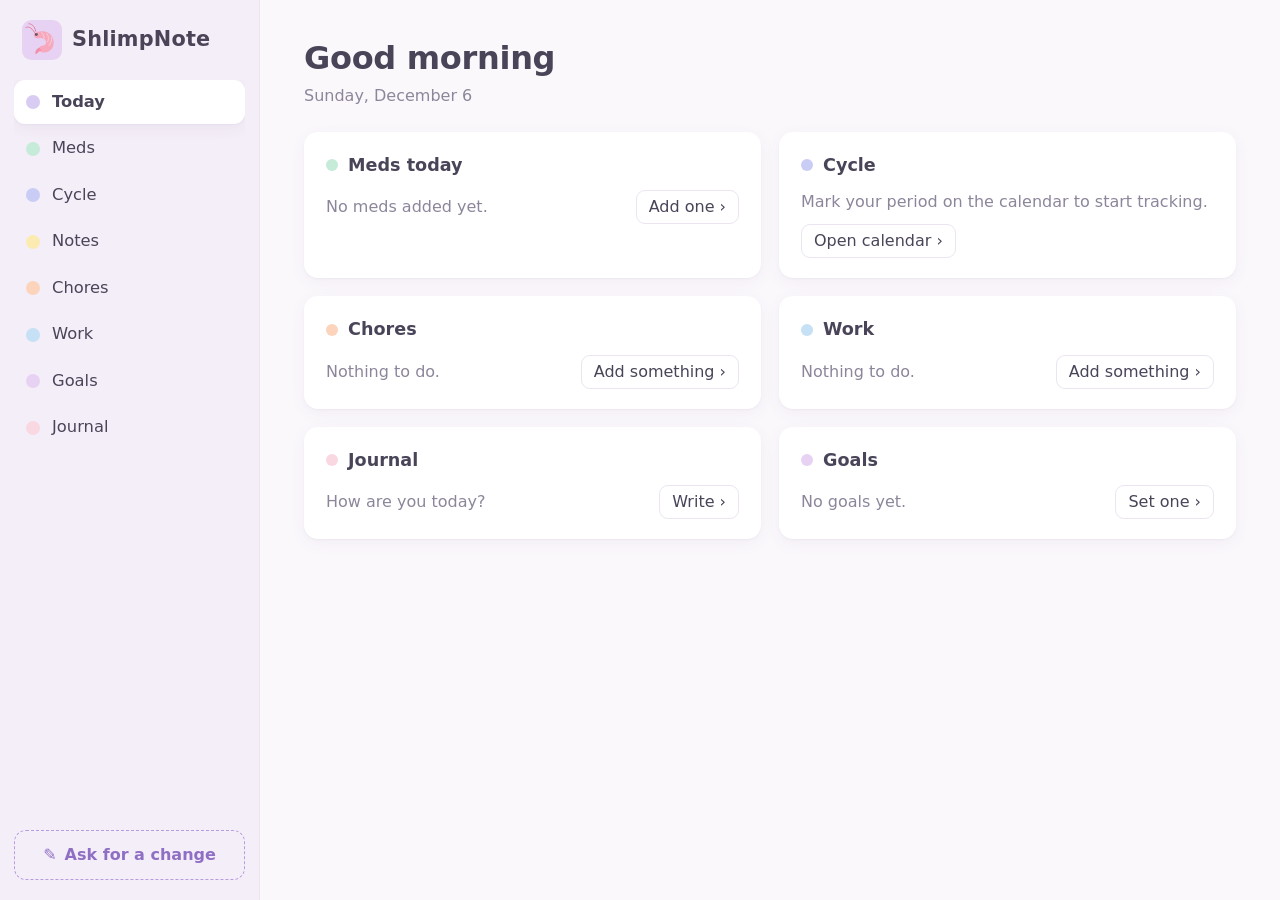
==== index.html @ 84385516 "Own app window on Linux, keep pastel look under Dark Reader, Cycle is periwinkle" ====
<!doctype html>
<html lang="en">
<head>
  <meta charset="utf-8">
  <meta name="viewport" content="width=device-width, initial-scale=1">
  <title>ShlimpNote</title>
  <meta name="theme-color" content="#f4eef8">
  <meta name="darkreader-lock"><!-- keep the pastel look even where Dark Reader is installed -->
  <link rel="manifest" href="manifest.webmanifest">
  <link rel="icon" href="icons/icon.svg" type="image/svg+xml">
  <link rel="stylesheet" href="style.css">
</head>
<body>
  <div id="app">
    <nav id="sidebar">
      <div class="brand">
        <img src="icons/icon.svg" alt="" width="40" height="40">
        <span>ShlimpNote</span>
      </div>
      <div id="nav"></div>
      <button id="ask-btn" class="ask" data-go="ask">
        <span class="ask-icon">✎</span> Ask for a change
      </button>
    </nav>
    <main id="main">
      <header id="page-head">
        <h1 id="page-title"></h1>
        <div id="page-sub"></div>
      </header>
      <section id="page"></section>
    </main>
  </div>
  <script src="config.js"></script>
  <script src="app.js"></script>
</body>
</html>
---- style.css ----
/* ShlimpNote — soft pastel look. Colours live here as tokens. */
:root {
  --bg: #fbf8fc;
  --surface: #ffffff;
  --sidebar: #f4eef8;
  --ink: #4a4458;
  --muted: #8d869b;
  --faint: #b9b2c4;
  --line: #ece5f1;
  --hover: #f1eaf6;

  --lavender: #d9ccf2;
  --mint: #c6ebd9;
  --rose: #f7c3d1;
  --peri: #c9cdf6;      /* Cycle (his ask: "not red at all") */
  --peri-light: #e7e9fc;
  --peri-deep: #9ca3ea;
  --peri-line: #8a91de;
  --butter: #fbebb0;
  --peach: #fcd3bb;
  --sky: #c6e0f5;
  --lilac: #e8d2f3;
  --blush: #f9d8e2;

  --accent: #b89ce0;
  --accent-deep: #8f6fc4;
  --rose-deep: #e58fa8;

  --radius: 14px;
  --shadow: 0 1px 2px rgba(90, 70, 120, .05), 0 4px 16px rgba(90, 70, 120, .06);
  --ease: cubic-bezier(.2, .7, .2, 1);
  color-scheme: light only; /* always the pastel look, even when the computer is in dark mode */
  font-size: 16px;
}

* { box-sizing: border-box; forced-color-adjust: none; }
html, body { margin: 0; height: 100%; }
body {
  background: var(--bg);
  color: var(--ink);
  font-family: "Segoe UI Variable Text", "Segoe UI", system-ui, -apple-system, "Helvetica Neue", Arial, sans-serif;
  font-size: 1rem;
  line-height: 1.5;
  -webkit-font-smoothing: antialiased;
}
button, input, textarea, select { font: inherit; color: inherit; }
button { cursor: pointer; }
::selection { background: var(--lilac); }

#app { display: flex; height: 100vh; overflow: hidden; }

/* ---------- Sidebar ---------- */
#sidebar {
  width: clamp(200px, 22vw, 260px);
  flex-shrink: 0;
  background: var(--sidebar);
  display: flex;
  flex-direction: column;
  padding: 20px 14px;
  gap: 6px;
  border-right: 1px solid var(--line);
}
.brand {
  display: flex; align-items: center; gap: 10px;
  font-size: 1.3rem; font-weight: 650; letter-spacing: .2px;
  padding: 0 8px 14px;
}
#nav { display: flex; flex-direction: column; gap: 2px; overflow-y: auto; flex: 1; }
.nav-item {
  display: flex; align-items: center; gap: 12px;
  border: 0; background: transparent; text-align: left;
  padding: 10px 12px; border-radius: 11px;
  font-size: 1.02rem;
  transition: background .18s var(--ease);
}
.nav-item:hover { background: var(--hover); }
.nav-item.on { background: var(--surface); box-shadow: var(--shadow); font-weight: 600; }
.nav-dot { width: 14px; height: 14px; border-radius: 50%; flex-shrink: 0; }
.nav-count { margin-left: auto; font-size: .85rem; color: var(--muted); }

.ask {
  margin-top: 8px;
  display: flex; align-items: center; justify-content: center; gap: 8px;
  padding: 12px; border-radius: 12px;
  border: 1.5px dashed var(--accent);
  background: transparent; color: var(--accent-deep); font-weight: 600;
  transition: background .18s var(--ease);
}
.ask:hover, .ask.on { background: var(--surface); }

/* ---------- Main ---------- */
#main { flex: 1; overflow-y: auto; scroll-behavior: smooth; }
#page-head { padding: 34px 44px 6px; max-width: 1100px; }
#page-title { margin: 0; font-size: 2rem; font-weight: 650; letter-spacing: -.3px; }
#page-sub { color: var(--muted); margin-top: 2px; min-height: 1.5em; }
#page { padding: 18px 44px 60px; max-width: 1100px; }
.page-in { animation: pageIn .22s var(--ease); }
@keyframes pageIn { from { opacity: 0; transform: translateY(6px); } to { opacity: 1; transform: none; } }

/* ---------- Shared bits ---------- */
.card {
  background: var(--surface);
  border-radius: var(--radius);
  box-shadow: var(--shadow);
  padding: 20px 22px;
}
.card h2 { margin: 0 0 12px; font-size: 1.1rem; font-weight: 650; display: flex; align-items: center; gap: 10px; }
.card h2 .nav-dot { width: 12px; height: 12px; }
.grid { display: grid; grid-template-columns: repeat(auto-fill, minmax(300px, 1fr)); gap: 18px; }
.stack { display: flex; flex-direction: column; gap: 14px; }
.muted { color: var(--muted); }
.small { font-size: .9rem; }
.empty { color: var(--muted); padding: 6px 0; }

.btn {
  border: 0; border-radius: 10px; padding: 9px 18px;
  background: var(--accent); color: #fff; font-weight: 600;
  transition: background .15s var(--ease), transform .1s;
}
.btn:hover { background: var(--accent-deep); }
.btn:active { transform: scale(.97); }
.btn:disabled { background: var(--faint); cursor: default; }
.btn.soft { background: var(--hover); color: var(--ink); font-weight: 500; }
.btn.soft:hover { background: var(--lilac); }
.link {
  border: 1.5px solid var(--line); background: var(--surface);
  border-radius: 9px; padding: 4px 12px; color: var(--ink);
  transition: border-color .15s, background .15s;
}
.link:hover { border-color: var(--accent); background: var(--hover); }

.field, .grow {
  width: 100%;
  border: 1.5px solid var(--line); border-radius: 11px;
  background: var(--surface); padding: 10px 14px;
  outline: none; transition: border-color .15s, box-shadow .15s;
}
.field:focus, .grow:focus { border-color: var(--accent); box-shadow: 0 0 0 3px rgba(184, 156, 224, .18); }
.grow { resize: none; overflow: hidden; display: block; line-height: 1.5; }
.row { display: flex; gap: 10px; align-items: center; flex-wrap: wrap; }
.row > .grow, .row > .field { flex: 1; min-width: 180px; }

.chip {
  border: 1.5px solid var(--line); background: var(--surface);
  border-radius: 999px; padding: 4px 14px; font-size: .92rem;
  transition: background .15s, border-color .15s;
}
.chip:hover { border-color: var(--accent); }
.chip.on { background: var(--lavender); border-color: var(--lavender); }

/* ---------- Checklists (chores, work, goal steps) ---------- */
.list { display: flex; flex-direction: column; }
.item {
  display: flex; align-items: flex-start; gap: 12px;
  padding: 10px 10px; border-radius: 10px;
  transition: background .15s var(--ease), opacity .2s;
}
.item:hover { background: var(--hover); }
.item .text { flex: 1; padding-top: 1px; word-break: break-word; cursor: text; white-space: pre-wrap; }
.item.done .text { color: var(--muted); text-decoration: line-through; text-decoration-color: var(--faint); }
.item .tools { display: flex; gap: 6px; align-items: center; opacity: 0; transition: opacity .15s; }
.item:hover .tools, .item:focus-within .tools { opacity: 1; }
.item .grip { cursor: grab; color: var(--faint); padding: 1px 2px; user-select: none; opacity: 0; transition: opacity .15s; }
.item:hover .grip { opacity: 1; }
.item.dragging { opacity: .35; }
.x {
  border: 0; background: transparent; color: var(--faint);
  width: 28px; height: 28px; border-radius: 8px; font-size: 1.1rem; line-height: 1;
}
.x:hover { background: var(--blush); color: var(--rose-deep); }

.check {
  flex-shrink: 0; width: 24px; height: 24px; border-radius: 50%;
  border: 2px solid var(--faint); background: var(--surface);
  display: grid; place-items: center; padding: 0;
  transition: background .18s var(--ease), border-color .18s;
}
.check:hover { border-color: var(--accent); }
.check::after {
  content: ""; width: 9px; height: 5px; margin-top: -2px;
  border-left: 2.5px solid #fff; border-bottom: 2.5px solid #fff;
  transform: rotate(-45deg) scale(0); transition: transform .18s var(--ease);
}
.check.on { background: var(--accent); border-color: var(--accent); }
.check.on::after { transform: rotate(-45deg) scale(1); }

.undo {
  display: flex; align-items: center; gap: 12px; padding: 10px 12px;
  color: var(--muted); border-radius: 10px; background: var(--hover);
  animation: pageIn .2s var(--ease);
}
.undo button { border: 0; background: transparent; color: var(--accent-deep); font-weight: 600; padding: 0; }

.fold {
  border: 0; background: transparent; color: var(--muted);
  padding: 12px 10px 6px; text-align: left; font-weight: 600;
}
.fold:hover { color: var(--ink); }

.inline-edit { width: 100%; }

/* ---------- Meds ---------- */
.med { display: flex; flex-direction: column; gap: 10px; }
.med-head { display: flex; align-items: baseline; gap: 10px; }
.med-name { font-size: 1.15rem; font-weight: 650; cursor: text; }
.med-dose { color: var(--muted); cursor: text; }
.med-head .x { margin-left: auto; }
.dose-row { display: flex; gap: 10px; flex-wrap: wrap; }
.dose {
  display: flex; align-items: center; gap: 10px;
  border: 1.5px solid var(--line); background: var(--surface);
  border-radius: 12px; padding: 8px 14px 8px 10px;
  transition: background .18s var(--ease), border-color .18s;
}
.dose:hover { border-color: var(--mint); }
.dose.on { background: var(--mint); border-color: var(--mint); }
.dose.on .check { background: #7cc5a2; border-color: #7cc5a2; }
.week { display: flex; gap: 6px; align-items: center; }
.week span { width: 22px; height: 22px; border-radius: 6px; background: var(--line); display: grid; place-items: center; font-size: .7rem; color: var(--muted); }
.week span.full { background: var(--mint); color: var(--ink); }
.week span.part { background: linear-gradient(135deg, var(--mint) 50%, var(--line) 50%); }

/* ---------- Cycle ---------- */
.cal-head { display: flex; align-items: center; gap: 12px; margin-bottom: 12px; }
.cal-head h2 { margin: 0; flex: 1; text-align: center; }
.cal { display: grid; grid-template-columns: repeat(7, 1fr); gap: 6px; }
.cal .dow { text-align: center; color: var(--muted); font-size: .85rem; padding-bottom: 4px; }
.day {
  aspect-ratio: 1 / 1; max-height: 72px;
  border: 1.5px solid transparent; border-radius: 12px;
  background: var(--bg); display: flex; align-items: flex-start; justify-content: flex-end;
  padding: 6px 8px; font-size: .95rem; position: relative;
  transition: background .18s var(--ease), border-color .18s, transform .1s;
}
.day:hover { border-color: var(--peri); }
.day:active { transform: scale(.96); }
.day.out { opacity: .35; }
.day.today { border-color: var(--accent); font-weight: 700; }
.day.f1 { background: var(--peri-light); }
.day.f2 { background: var(--peri); }
.day.f3 { background: var(--peri-deep); color: #fff; }
.day.guess { border: 1.5px dashed var(--peri-line); }
.legend { display: flex; gap: 16px; flex-wrap: wrap; margin-top: 14px; color: var(--muted); font-size: .9rem; }
.legend i { display: inline-block; width: 14px; height: 14px; border-radius: 4px; vertical-align: -2px; margin-right: 6px; }
.big-num { font-size: 2.2rem; font-weight: 700; line-height: 1.1; }

/* ---------- Notes & journal ---------- */
.split { display: grid; grid-template-columns: minmax(220px, 300px) 1fr; gap: 18px; align-items: start; }
.side-list { display: flex; flex-direction: column; gap: 4px; }
.side-row {
  border: 0; background: transparent; text-align: left; border-radius: 11px;
  padding: 10px 12px; display: flex; flex-direction: column; gap: 1px;
  transition: background .15s;
}
.side-row:hover { background: var(--hover); }
.side-row.on { background: var(--surface); box-shadow: var(--shadow); }
.side-row b { font-weight: 600; overflow: hidden; text-overflow: ellipsis; white-space: nowrap; }
.side-row span { color: var(--muted); font-size: .88rem; overflow: hidden; text-overflow: ellipsis; white-space: nowrap; }
.editor { display: flex; flex-direction: column; gap: 10px; min-height: 60vh; }
.title-in {
  border: 0; outline: none; background: transparent;
  font-size: 1.5rem; font-weight: 650; padding: 4px 0; width: 100%;
}
.body-in {
  border: 0; outline: none; background: transparent; resize: none;
  width: 100%; min-height: 50vh; line-height: 1.7; font-size: 1.05rem; overflow: hidden;
}
.saved { color: var(--faint); font-size: .85rem; transition: opacity .3s; }
.moods { display: flex; gap: 8px; flex-wrap: wrap; }
.mood { display: flex; align-items: center; gap: 8px; }
.mood i { width: 14px; height: 14px; border-radius: 50%; display: inline-block; }

/* ---------- Goals ---------- */
.bar { height: 10px; border-radius: 99px; background: var(--line); overflow: hidden; }
.bar > div { height: 100%; background: linear-gradient(90deg, var(--lilac), var(--accent)); border-radius: 99px; transition: width .35s var(--ease); }
.goal-title { font-size: 1.15rem; font-weight: 650; cursor: text; flex: 1; }

/* ---------- Ask for a change ---------- */
.req { display: flex; flex-direction: column; gap: 2px; padding: 12px 0; border-top: 1px solid var(--line); }
.req:first-child { border-top: 0; }
.tag { display: inline-block; border-radius: 99px; padding: 1px 10px; font-size: .8rem; font-weight: 600; }
.tag.waiting { background: var(--butter); }
.tag.sent { background: var(--sky); }
.tag.done { background: var(--mint); }

/* ---------- Narrow windows ---------- */
@media (max-width: 760px) {
  #app { flex-direction: column; }
  #sidebar { width: auto; flex-direction: row; align-items: center; padding: 8px 10px; overflow-x: auto; border-right: 0; border-bottom: 1px solid var(--line); }
  .brand span, .nav-count { display: none; }
  .brand { padding: 0 6px 0 0; }
  #nav { flex-direction: row; overflow: visible; }
  .nav-item { padding: 8px 10px; white-space: nowrap; }
  .ask { margin: 0; padding: 8px 12px; white-space: nowrap; }
  #page-head { padding: 20px 16px 4px; }
  #page { padding: 12px 16px 40px; }
  .split { grid-template-columns: 1fr; }
}

@media (prefers-reduced-motion: reduce) {
  * { animation: none !important; transition: none !important; }
}
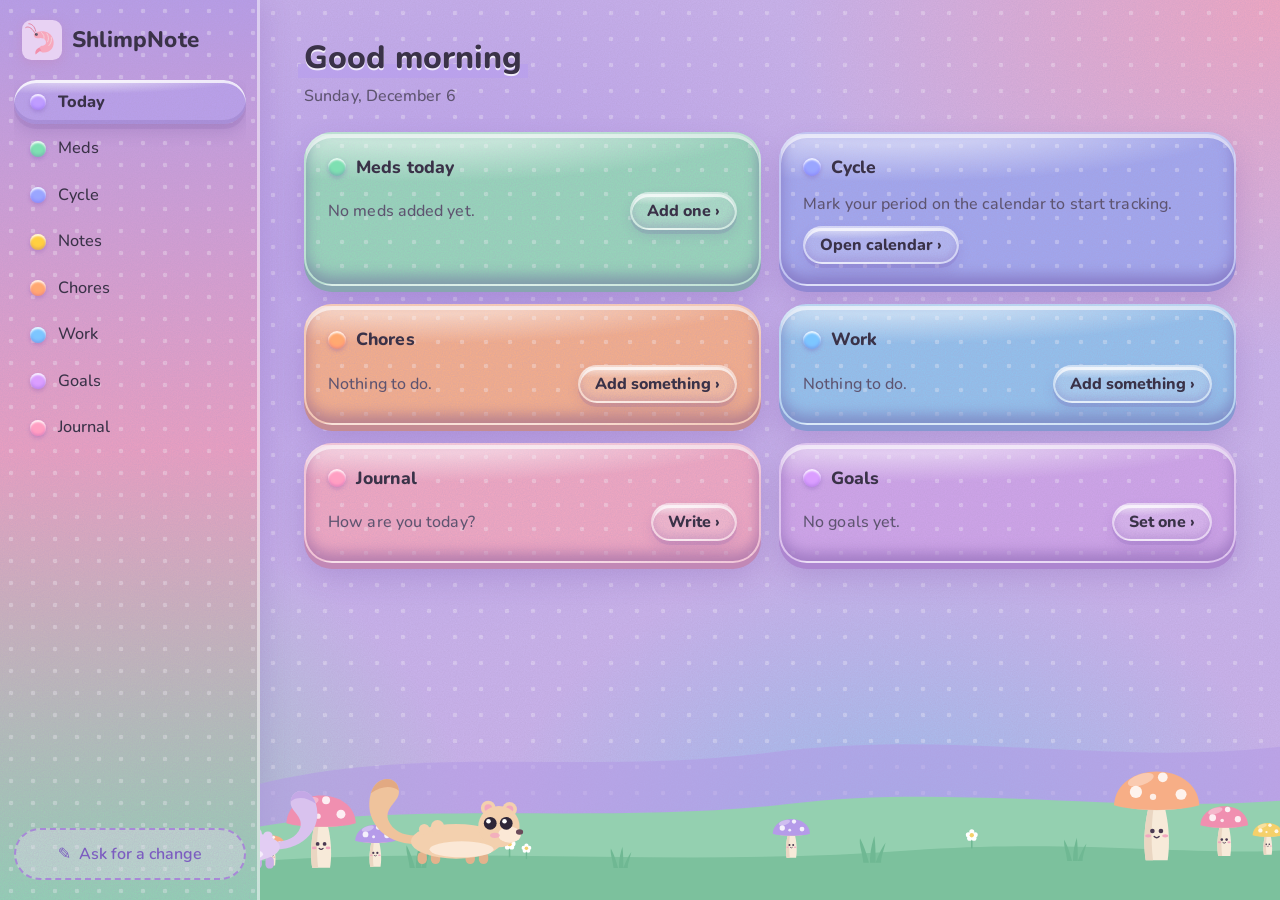
==== commit 2fbb0677: "Journal starts with a feelings emoji; animated woodland meadow with mushrooms and weasels" ====
--- a/index.html
+++ b/index.html
@@ -12,6 +12,120 @@
 </head>
 <body>
   <div id="app">
+    <!-- Woodland behind everything (her ask, 2026-11-10): mushrooms, sparkles and fluffy
+         big-eyed weasels. Pure drawing — nothing here can be clicked. -->
+    <div class="scene" aria-hidden="true">
+      <svg viewBox="0 0 1200 360" preserveAspectRatio="xMidYMax slice">
+        <defs>
+          <symbol id="shroom" viewBox="-40 -84 80 86" overflow="visible">
+            <path d="M-9 0 C-12 -20 -8 -38 -6 -46 L6 -46 C8 -38 12 -20 9 0 Z" fill="#f7ead9"/>
+            <path d="M-9 0 C-12 -20 -8 -38 -6 -46 L-2 -46 C-4 -34 -5 -18 -3 0 Z" fill="#ead6c2"/>
+            <ellipse cx="0" cy="-46" rx="28" ry="5" fill="#e6cdb8"/>
+            <path d="M-35 -45 C-33 -82 33 -82 35 -45 C20 -40 -20 -40 -35 -45 Z" fill="var(--cap)"/>
+            <ellipse cx="-13" cy="-66" rx="11" ry="4.5" fill="#fff" opacity=".35" transform="rotate(-18 -13 -66)"/>
+            <circle cx="-17" cy="-56" r="5" fill="#fff" opacity=".85"/>
+            <circle cx="5" cy="-68" r="4" fill="#fff" opacity=".85"/>
+            <circle cx="20" cy="-54" r="4.5" fill="#fff" opacity=".85"/>
+            <circle cx="-3" cy="-52" r="2.6" fill="#fff" opacity=".8"/>
+            <circle cx="-3.5" cy="-24" r="1.9" fill="#4a3a52"/><circle cx="3.5" cy="-24" r="1.9" fill="#4a3a52"/>
+            <path d="M-2 -19.5 Q0 -17.5 2 -19.5" stroke="#4a3a52" stroke-width="1.2" fill="none" stroke-linecap="round"/>
+            <ellipse cx="-7" cy="-20" rx="2.4" ry="1.4" fill="#f2a7c0"/><ellipse cx="7" cy="-20" rx="2.4" ry="1.4" fill="#f2a7c0"/>
+          </symbol>
+          <symbol id="tuft" viewBox="-12 -24 24 24" overflow="visible">
+            <path d="M-8 0 C-9 -10 -12 -16 -11 -22 C-7 -14 -5 -8 -3 0 Z M-2 0 C-2 -10 0 -18 2 -24 C3 -16 3 -8 3 0 Z M3 0 C6 -8 9 -14 12 -18 C10 -10 8 -5 8 0 Z" fill="#6fb893"/>
+          </symbol>
+          <symbol id="daisy" viewBox="-6 -20 12 20" overflow="visible">
+            <path d="M0 0 L0 -12" stroke="#6fb893" stroke-width="1.6"/>
+            <g fill="#fff"><circle cx="0" cy="-17" r="2.6"/><circle cx="-3.5" cy="-14" r="2.6"/><circle cx="3.5" cy="-14" r="2.6"/><circle cx="-2.2" cy="-10.5" r="2.6"/><circle cx="2.2" cy="-10.5" r="2.6"/></g>
+            <circle cx="0" cy="-13.5" r="2.2" fill="#f5d06a"/>
+          </symbol>
+        </defs>
+
+        <path d="M0 236 C200 180 380 222 600 194 C820 166 1000 214 1200 184 L1200 360 L0 360 Z" fill="#b39ae6" opacity=".55"/>
+        <path d="M0 282 C180 246 420 276 620 252 C820 228 1000 266 1200 246 L1200 360 L0 360 Z" fill="#94d0b0"/>
+        <path d="M0 318 C250 298 500 324 760 304 C960 290 1100 314 1200 302 L1200 360 L0 360 Z" fill="#7cc19d"/>
+
+        <!-- mushrooms, each swaying at its own pace -->
+        <use href="#shroom" class="sway" style="--cap:#f08fb0;--t:4.2s" x="50" y="230" width="90" height="96"/>
+        <use href="#shroom" class="sway" style="--cap:#b59be9;--t:3.4s" x="130" y="268" width="52" height="56"/>
+        <use href="#shroom" class="sway" style="--cap:#f7ae86;--t:5s" x="20" y="282" width="38" height="40"/>
+        <use href="#shroom" class="sway" style="--cap:#f7ae86;--t:4.6s" x="980" y="200" width="110" height="118"/>
+        <use href="#shroom" class="sway" style="--cap:#f08fb0;--t:3.6s" x="1080" y="246" width="62" height="66"/>
+        <use href="#shroom" class="sway" style="--cap:#f5d06a;--t:4s" x="1140" y="268" width="40" height="42"/>
+        <use href="#shroom" class="sway" style="--cap:#b59be9;--t:4.4s" x="600" y="262" width="48" height="52"/>
+
+        <g class="grass">
+          <use href="#tuft" class="sway" style="--t:3s" x="190" y="296" width="28" height="28"/>
+          <use href="#tuft" class="sway" style="--t:3.8s" x="420" y="300" width="24" height="24"/>
+          <use href="#tuft" class="sway" style="--t:3.3s" x="700" y="288" width="30" height="30"/>
+          <use href="#tuft" class="sway" style="--t:4.1s" x="930" y="290" width="26" height="26"/>
+          <use href="#daisy" class="sway" style="--t:3.6s" x="300" y="290" width="14" height="22"/>
+          <use href="#daisy" class="sway" style="--t:4.3s" x="320" y="296" width="12" height="18"/>
+          <use href="#daisy" class="sway" style="--t:3.9s" x="820" y="280" width="14" height="22"/>
+          <use href="#daisy" class="sway" style="--t:3.2s" x="1180" y="290" width="12" height="18"/>
+        </g>
+
+        <!-- a weasel sitting by the mushrooms, blinking and swishing its tail -->
+        <g transform="translate(250 318) scale(-1.5 1.5)">
+          <g class="weasel sitting">
+            <path class="tail" d="M28 -14 C56 -12 72 -32 66 -52 C62 -66 46 -66 45 -54 C44 -46 56 -42 53 -32 C49 -22 38 -19 26 -21 Z" fill="#efc39c"/>
+            <path d="M66 -52 C62 -66 46 -66 45 -54 C50 -58 58 -58 66 -52 Z" fill="#e2a982"/>
+            <rect x="-22" y="-8" width="7" height="9" rx="3.5" fill="#e3b28c"/><rect x="-12" y="-8" width="7" height="9" rx="3.5" fill="#e3b28c"/>
+            <rect x="14" y="-8" width="7" height="9" rx="3.5" fill="#e3b28c"/><rect x="24" y="-8" width="7" height="9" rx="3.5" fill="#e3b28c"/>
+            <ellipse cx="2" cy="-16" rx="34" ry="13" fill="#f3d0ae"/>
+            <circle cx="16" cy="-27" r="5" fill="#f3d0ae"/><circle cx="26" cy="-25" r="4" fill="#f3d0ae"/>
+            <ellipse cx="-2" cy="-10" rx="24" ry="6" fill="#fbe8d6"/>
+            <g class="head">
+              <circle cx="-38" cy="-40" r="5.5" fill="#f3d0ae"/><circle cx="-38" cy="-40" r="2.8" fill="#f2a7c0"/>
+              <circle cx="-22" cy="-41" r="5.5" fill="#f3d0ae"/><circle cx="-22" cy="-41" r="2.8" fill="#f2a7c0"/>
+              <circle cx="-30" cy="-27" r="15.5" fill="#f3d0ae"/>
+              <ellipse cx="-38" cy="-21" rx="8.5" ry="6" fill="#fbe8d6"/>
+              <ellipse cx="-45.5" cy="-23" rx="2.7" ry="2" fill="#6a4a5a"/>
+              <g class="blink"><circle cx="-35.5" cy="-29.5" r="4.8" fill="#2e2638"/><circle cx="-34.2" cy="-31" r="1.7" fill="#fff"/>
+                <circle cx="-23.5" cy="-29.5" r="4.8" fill="#2e2638"/><circle cx="-22.2" cy="-31" r="1.7" fill="#fff"/></g>
+              <ellipse cx="-27" cy="-20.5" rx="3.6" ry="2" fill="#f2a7c0" opacity=".8"/>
+            </g>
+          </g>
+        </g>
+
+        <!-- a weasel that wanders across now and then -->
+        <g class="wander">
+          <g transform="translate(0 322) scale(1.35)">
+            <g class="weasel walking">
+              <path class="tail" d="M28 -14 C56 -12 72 -32 66 -52 C62 -66 46 -66 45 -54 C44 -46 56 -42 53 -32 C49 -22 38 -19 26 -21 Z" fill="#d9c2ee"/>
+              <path d="M66 -52 C62 -66 46 -66 45 -54 C50 -58 58 -58 66 -52 Z" fill="#c4a8e6"/>
+              <rect class="leg a" x="-22" y="-8" width="7" height="10" rx="3.5" fill="#c9b0e6"/><rect class="leg b" x="-12" y="-8" width="7" height="10" rx="3.5" fill="#c9b0e6"/>
+              <rect class="leg b" x="14" y="-8" width="7" height="10" rx="3.5" fill="#c9b0e6"/><rect class="leg a" x="24" y="-8" width="7" height="10" rx="3.5" fill="#c9b0e6"/>
+              <g class="bob">
+                <ellipse cx="2" cy="-16" rx="34" ry="13" fill="#e2cdf3"/>
+                <circle cx="16" cy="-27" r="5" fill="#e2cdf3"/><circle cx="26" cy="-25" r="4" fill="#e2cdf3"/>
+                <ellipse cx="-2" cy="-10" rx="24" ry="6" fill="#f6eefc"/>
+                <circle cx="-38" cy="-40" r="5.5" fill="#e2cdf3"/><circle cx="-38" cy="-40" r="2.8" fill="#f2a7c0"/>
+                <circle cx="-22" cy="-41" r="5.5" fill="#e2cdf3"/><circle cx="-22" cy="-41" r="2.8" fill="#f2a7c0"/>
+                <circle cx="-30" cy="-27" r="15.5" fill="#e2cdf3"/>
+                <ellipse cx="-38" cy="-21" rx="8.5" ry="6" fill="#f6eefc"/>
+                <ellipse cx="-45.5" cy="-23" rx="2.7" ry="2" fill="#6a4a5a"/>
+                <g class="blink"><circle cx="-35.5" cy="-29.5" r="4.8" fill="#2e2638"/><circle cx="-34.2" cy="-31" r="1.7" fill="#fff"/>
+                  <circle cx="-23.5" cy="-29.5" r="4.8" fill="#2e2638"/><circle cx="-22.2" cy="-31" r="1.7" fill="#fff"/></g>
+                <ellipse cx="-27" cy="-20.5" rx="3.6" ry="2" fill="#f2a7c0" opacity=".8"/>
+              </g>
+            </g>
+          </g>
+        </g>
+
+        <!-- sparkles drifting up -->
+        <g class="sparks" fill="#fff7cf">
+          <circle class="spark" cx="120" cy="250" r="3" style="--t:7s;--d:0s"/>
+          <circle class="spark" cx="330" cy="270" r="2.4" style="--t:8s;--d:-2s"/>
+          <circle class="spark" cx="520" cy="250" r="2.8" style="--t:6.5s;--d:-4s"/>
+          <circle class="spark" cx="760" cy="260" r="2.2" style="--t:9s;--d:-1s"/>
+          <circle class="spark" cx="1010" cy="220" r="3" style="--t:7.5s;--d:-5s"/>
+          <circle class="spark" cx="1150" cy="250" r="2.4" style="--t:8.5s;--d:-3s"/>
+          <circle class="spark" cx="60" cy="230" r="2" style="--t:6s;--d:-3.5s"/>
+          <circle class="spark" cx="900" cy="270" r="2.6" style="--t:7s;--d:-6s"/>
+        </g>
+      </svg>
+    </div>
     <nav id="sidebar">
       <div class="brand">
         <img src="icons/icon.svg" alt="" width="40" height="40">
--- a/style.css
+++ b/style.css
@@ -1,4 +1,5 @@
 /* ShlimpNote — soft pastel look. Colours live here as tokens. */
+@font-face { font-family: "Nunito"; src: url("fonts/nunito.woff2") format("woff2"); font-weight: 400 800; font-display: swap; }
 :root {
   --bg: #fbf8fc;
   --surface: #ffffff;
@@ -38,7 +39,7 @@
 body {
   background: var(--bg);
   color: var(--ink);
-  font-family: "Segoe UI Variable Text", "Segoe UI", system-ui, -apple-system, "Helvetica Neue", Arial, sans-serif;
+  font-family: "Nunito", "Segoe UI Variable Text", "Segoe UI", system-ui, -apple-system, "Helvetica Neue", Arial, sans-serif;
   font-size: 1rem;
   line-height: 1.5;
   -webkit-font-smoothing: antialiased;
@@ -115,10 +116,10 @@
 .btn {
   border: 0; border-radius: 10px; padding: 9px 18px;
   background: var(--accent); color: #fff; font-weight: 600;
-  transition: background .15s var(--ease), transform .1s;
+  transition: background .15s var(--ease);
 }
 .btn:hover { background: var(--accent-deep); }
-.btn:active { transform: scale(.97); }
+
 .btn:disabled { background: var(--faint); cursor: default; }
 .btn.soft { background: var(--hover); color: var(--ink); font-weight: 500; }
 .btn.soft:hover { background: var(--lilac); }
@@ -230,10 +231,10 @@
   border: 1.5px solid transparent; border-radius: 12px;
   background: var(--bg); display: flex; align-items: flex-start; justify-content: flex-end;
   padding: 6px 8px; font-size: .95rem; position: relative;
-  transition: background .18s var(--ease), border-color .18s, transform .1s;
+  transition: background .18s var(--ease), border-color .18s;
 }
 .day:hover { border-color: var(--peri); }
-.day:active { transform: scale(.96); }
+
 .day.out { opacity: .35; }
 .day.today { border-color: var(--accent); font-weight: 700; }
 .day.f1 { background: var(--peri-light); }
@@ -246,6 +247,7 @@
 
 /* ---------- Notes & journal ---------- */
 .split { display: grid; grid-template-columns: minmax(220px, 300px) 1fr; gap: 18px; align-items: start; }
+.split.cycle-split { grid-template-columns: 1fr minmax(220px, 280px); }
 .side-list { display: flex; flex-direction: column; gap: 4px; }
 .side-row {
   border: 0; background: transparent; text-align: left; border-radius: 11px;
@@ -294,9 +296,403 @@
   .ask { margin: 0; padding: 8px 12px; white-space: nowrap; }
   #page-head { padding: 20px 16px 4px; }
   #page { padding: 12px 16px 40px; }
-  .split { grid-template-columns: 1fr; }
+  .split, .split.cycle-split { grid-template-columns: 1fr; }
+  .cal { gap: 4px; }
+  .day { padding: 4px 6px; border-radius: 14px; }
 }
 
 @media (prefers-reduced-motion: reduce) {
   * { animation: none !important; transition: none !important; }
 }
+
+/* =====================================================================
+   Squishy look (his ask, 2026-11-10: "a lot more cute and squishy looking").
+   Same colours as before — only rounder, puffier shapes with soft highlights,
+   like little jelly sweets. The bounce itself is in app.js (Squish).
+   ===================================================================== */
+:root {
+  --radius: 24px;
+  --puff: inset 0 2px 0 rgba(255, 255, 255, .95), inset 0 -3px 0 rgba(150, 120, 190, .10),
+          0 8px 22px rgba(120, 90, 170, .10), 0 2px 5px rgba(120, 90, 170, .07);
+  --puff-small: inset 0 2px 0 rgba(255, 255, 255, .85), inset 0 -2px 0 rgba(120, 90, 170, .14),
+                0 3px 8px rgba(120, 90, 170, .14);
+}
+body { font-weight: 500; letter-spacing: .1px; }
+.brand { font-weight: 800; font-size: 1.4rem; }
+.brand img { filter: drop-shadow(0 3px 6px rgba(200, 120, 160, .25)); }
+#page-title { font-weight: 800; letter-spacing: 0; }
+.card h2 { font-weight: 800; }
+.big-num, .med-name, .goal-title, .title-in { font-weight: 800; }
+
+.card {
+  border-radius: var(--radius);
+  background: linear-gradient(180deg, #ffffff 0%, #fdfaff 100%);
+  box-shadow: var(--puff);
+}
+.nav-item { border-radius: 999px; padding: 10px 16px; }
+.nav-item.on { background: linear-gradient(180deg, #fff, #fbf7ff); box-shadow: var(--puff-small); font-weight: 800; }
+.nav-dot {
+  width: 16px; height: 16px;
+  box-shadow: inset 0 -2px 2px rgba(0, 0, 0, .07), inset 0 2px 2px rgba(255, 255, 255, .8), 0 1px 3px rgba(120, 90, 170, .18);
+}
+.card h2 .nav-dot { width: 14px; height: 14px; }
+.ask { border-radius: 999px; border-width: 2px; }
+
+.btn {
+  border-radius: 999px; padding: 10px 22px; font-weight: 800;
+  background: linear-gradient(180deg, #cbb4ec 0%, var(--accent) 100%);
+  box-shadow: inset 0 2px 0 rgba(255, 255, 255, .45), inset 0 -3px 0 rgba(110, 70, 170, .18), 0 4px 10px rgba(143, 111, 196, .30);
+}
+.btn:hover { background: linear-gradient(180deg, #c2a8ea 0%, #a888d8 100%); }
+.link, .chip {
+  border-radius: 999px; border: 0; padding: 5px 15px;
+  background: linear-gradient(180deg, #fff, #f8f3fc);
+  box-shadow: var(--puff-small);
+}
+.link:hover, .chip:hover { background: linear-gradient(180deg, #fff, var(--hover)); }
+.chip.on { background: linear-gradient(180deg, #e6dcf8, var(--lavender)); }
+
+.field, .grow { border-radius: 18px; border-width: 2px; box-shadow: inset 0 2px 4px rgba(120, 90, 170, .06); }
+
+.check {
+  width: 28px; height: 28px; border-width: 2.5px;
+  background: radial-gradient(circle at 35% 30%, #fff, #f6f1fa);
+  box-shadow: 0 2px 4px rgba(120, 90, 170, .12);
+}
+.check.on {
+  background: radial-gradient(circle at 35% 30%, #d4c0f2, var(--accent));
+  box-shadow: inset 0 2px 0 rgba(255, 255, 255, .45), 0 3px 8px rgba(143, 111, 196, .35);
+}
+.item { border-radius: 18px; }
+.undo { border-radius: 18px; }
+
+.dose { border: 0; border-radius: 999px; padding: 8px 18px 8px 10px; background: linear-gradient(180deg, #fff, #f7fbf9); box-shadow: var(--puff-small); }
+.dose.on { background: linear-gradient(180deg, #dcf5e9, var(--mint)); }
+.dose.on .check { background: radial-gradient(circle at 35% 30%, #a8dfc4, #7cc5a2); border-color: #7cc5a2; }
+.week span { border-radius: 50%; }
+
+.day { border-radius: 18px; box-shadow: inset 0 2px 0 rgba(255, 255, 255, .9), inset 0 -2px 0 rgba(120, 90, 170, .06); }
+.day.f1, .day.f2, .day.f3 { box-shadow: inset 0 2px 0 rgba(255, 255, 255, .55), inset 0 -3px 0 rgba(80, 70, 170, .12), 0 3px 8px rgba(120, 120, 220, .22); }
+
+.side-row { border-radius: 18px; }
+.side-row.on { background: linear-gradient(180deg, #fff, #fbf7ff); box-shadow: var(--puff-small); }
+.bar { height: 14px; box-shadow: inset 0 2px 3px rgba(120, 90, 170, .12); }
+.bar > div { box-shadow: inset 0 2px 0 rgba(255, 255, 255, .5); }
+.x { border-radius: 50%; }
+.tag { border-radius: 999px; padding: 2px 12px; }
+
+/* Squish: springy elements are scaled from their middle by app.js. */
+.sq { transform-origin: 50% 60%; backface-visibility: hidden; }
+/* Soft rings that spread out from a click into the space around it. */
+.ripple {
+  position: fixed; left: 0; top: 0; pointer-events: none; z-index: 50;
+  border-radius: 50%; border: 2.5px solid var(--ring, rgba(184, 156, 224, .55));
+  transform: translate(-50%, -50%) scale(.2); opacity: .9;
+  animation: ripple .8s cubic-bezier(.2, .7, .3, 1) forwards;
+}
+.ripple.fill { border: 0; background: radial-gradient(circle, var(--ring, rgba(184, 156, 224, .35)) 0%, transparent 70%); animation-duration: .6s; }
+@keyframes ripple { to { transform: translate(-50%, -50%) scale(1); opacity: 0; } }
+
+/* =====================================================================
+   Colour everywhere (his ask, 2026-11-10: "wheres the color?").
+   Each page has a tone (its sidebar colour, set by app.js as --tone); cards, buttons,
+   ticks and highlights are tinted with it. Today's cards each use their own section's tone.
+   ===================================================================== */
+:root { --tone: var(--lavender); }
+body {
+  background:
+    radial-gradient(900px 600px at 105% -10%, color-mix(in srgb, var(--blush) 70%, transparent), transparent 70%),
+    radial-gradient(800px 700px at -10% 110%, color-mix(in srgb, var(--mint) 55%, transparent), transparent 70%),
+    radial-gradient(700px 500px at 60% 120%, color-mix(in srgb, var(--sky) 55%, transparent), transparent 70%),
+    linear-gradient(180deg, #fbf6ff, #fff8fb);
+  background-attachment: fixed;
+}
+#sidebar {
+  background: linear-gradient(180deg, #efe4fb 0%, #f9e3ee 55%, #e3f3ec 100%);
+  border-right: 0;
+  box-shadow: inset -1px 0 0 rgba(255, 255, 255, .7), 4px 0 18px rgba(140, 100, 190, .08);
+}
+.nav-item:hover { background: color-mix(in srgb, var(--c) 35%, transparent); }
+.nav-item.on {
+  background: linear-gradient(180deg, color-mix(in srgb, var(--c) 55%, white), var(--c));
+  box-shadow: inset 0 2px 0 rgba(255, 255, 255, .8), inset 0 -3px 0 rgba(90, 60, 140, .10), 0 4px 12px color-mix(in srgb, var(--c) 80%, transparent);
+}
+.nav-item.on .nav-count { color: var(--ink); }
+.ask { background: rgba(255, 255, 255, .45); }
+
+#page-title {
+  display: inline-block;
+  background: linear-gradient(transparent 62%, color-mix(in srgb, var(--tone) 85%, transparent) 62%, color-mix(in srgb, var(--tone) 85%, transparent) 92%, transparent 92%);
+  padding: 0 6px; margin-left: -6px; border-radius: 4px;
+}
+
+.card {
+  background: linear-gradient(160deg, color-mix(in srgb, var(--tone) 42%, white) 0%, color-mix(in srgb, var(--tone) 14%, white) 100%);
+  box-shadow: inset 0 2px 0 rgba(255, 255, 255, .95), inset 0 -3px 0 color-mix(in srgb, var(--tone) 45%, transparent),
+              0 8px 22px color-mix(in srgb, var(--tone) 55%, transparent), 0 2px 5px rgba(120, 90, 170, .06);
+}
+.card h2 .nav-dot { width: 18px; height: 18px; }
+
+.btn {
+  color: var(--ink);
+  background: linear-gradient(180deg, color-mix(in srgb, var(--tone) 50%, white), var(--tone));
+  box-shadow: inset 0 2px 0 rgba(255, 255, 255, .7), inset 0 -3px 0 rgba(90, 60, 140, .12), 0 4px 10px color-mix(in srgb, var(--tone) 90%, transparent);
+}
+.btn:hover { background: linear-gradient(180deg, color-mix(in srgb, var(--tone) 70%, white), color-mix(in srgb, var(--tone) 85%, #b89ce0)); }
+.link, .chip { background: linear-gradient(180deg, #fff, color-mix(in srgb, var(--tone) 22%, white)); }
+.link:hover, .chip:hover { background: linear-gradient(180deg, #fff, color-mix(in srgb, var(--tone) 45%, white)); }
+.chip.on { background: linear-gradient(180deg, color-mix(in srgb, var(--tone) 55%, white), var(--tone)); }
+.item:hover { background: color-mix(in srgb, var(--tone) 28%, transparent); }
+.check { border-color: color-mix(in srgb, var(--tone) 70%, #b9b2c4); }
+.check.on {
+  border-color: color-mix(in srgb, var(--tone) 60%, #8f6fc4);
+  background: radial-gradient(circle at 35% 30%, color-mix(in srgb, var(--tone) 60%, white), color-mix(in srgb, var(--tone) 55%, #8f6fc4));
+}
+.field, .grow { border-color: color-mix(in srgb, var(--tone) 45%, white); background: rgba(255, 255, 255, .85); }
+.field:focus, .grow:focus { border-color: var(--tone); box-shadow: 0 0 0 4px color-mix(in srgb, var(--tone) 40%, transparent); }
+.day { background: rgba(255, 255, 255, .75); }
+.side-row:hover { background: color-mix(in srgb, var(--tone) 28%, transparent); }
+.side-row.on { background: linear-gradient(180deg, color-mix(in srgb, var(--tone) 45%, white), color-mix(in srgb, var(--tone) 70%, white)); }
+.bar { background: rgba(255, 255, 255, .7); }
+.bar > div { background: linear-gradient(90deg, var(--lilac), var(--peri), var(--accent)); }
+.undo { background: color-mix(in srgb, var(--tone) 30%, white); }
+.editor .body-in, .editor .title-in { color: var(--ink); }
+.week span { background: rgba(255, 255, 255, .8); }
+@media (max-width: 760px) { #sidebar { background: linear-gradient(90deg, #efe4fb, #f9e3ee, #e3f3ec); } }
+
+/* =====================================================================
+   Jelly look (his ask, 2026-11-10: "it is still white, it should be pastel colored and
+   jiggly, heavily textured"). Solid pastel everywhere, sugar-grain texture, polka dots,
+   glossy jelly highlights. Nothing big is white any more.
+   ===================================================================== */
+:root {
+  --grain: url("data:image/svg+xml;utf8,<svg xmlns='http://www.w3.org/2000/svg' width='180' height='180'><filter id='n'><feTurbulence type='fractalNoise' baseFrequency='.85' numOctaves='3' stitchTiles='stitch'/><feColorMatrix values='0 0 0 0 .42  0 0 0 0 .30  0 0 0 0 .55  0 0 0 .32 0'/></filter><rect width='100%' height='100%' filter='url(%23n)'/></svg>");
+  --sparkle: url("data:image/svg+xml;utf8,<svg xmlns='http://www.w3.org/2000/svg' width='120' height='120'><filter id='s'><feTurbulence type='fractalNoise' baseFrequency='.55' numOctaves='1' seed='7'/><feColorMatrix values='0 0 0 0 1  0 0 0 0 1  0 0 0 0 1  0 0 0 9 -7.2'/></filter><rect width='100%' height='100%' filter='url(%23s)'/></svg>");
+  --dots: radial-gradient(circle, rgba(255, 255, 255, .55) 0 2px, transparent 2.6px);
+  --gloss: radial-gradient(130% 70% at 25% -10%, rgba(255, 255, 255, .75) 0 30%, rgba(255, 255, 255, 0) 62%);
+  --tone-deep: color-mix(in srgb, var(--tone) 70%, #7b5aa8);
+}
+body {
+  background:
+    var(--grain),
+    var(--dots) 0 0 / 26px 26px,
+    radial-gradient(700px 520px at 100% 0%, var(--blush), transparent 70%),
+    radial-gradient(700px 600px at 0% 100%, var(--mint), transparent 70%),
+    radial-gradient(600px 500px at 70% 100%, var(--sky), transparent 70%),
+    radial-gradient(600px 500px at 35% 30%, color-mix(in srgb, var(--tone) 70%, var(--lavender)), transparent 75%),
+    #e9dcf7;
+  background-attachment: fixed;
+}
+#sidebar {
+  background:
+    var(--grain),
+    var(--dots) 0 0 / 22px 22px,
+    linear-gradient(180deg, #dccbf6 0%, #f6c9dc 50%, #c7ecd9 100%);
+  box-shadow: inset -3px 0 0 rgba(255, 255, 255, .5), 6px 0 24px rgba(120, 80, 170, .18);
+}
+.brand img { animation: bob 3.2s ease-in-out infinite; }
+@keyframes bob { 0%, 100% { rotate: -6deg; translate: 0 0; } 50% { rotate: 6deg; translate: 0 -3px; } }
+.nav-item { border: 0; }
+.nav-item:hover { background: rgba(255, 255, 255, .45); }
+.nav-item.on {
+  background: var(--gloss), var(--grain), var(--c);
+  box-shadow: inset 0 3px 0 rgba(255, 255, 255, .75), inset 0 -4px 0 rgba(90, 60, 140, .16), 0 5px 0 rgba(90, 60, 140, .10), 0 8px 16px rgba(90, 60, 140, .18);
+}
+.nav-dot { animation: breathe 3.5s ease-in-out infinite; box-shadow: inset 0 -2px 3px rgba(90, 60, 140, .22), inset 0 2px 2px rgba(255, 255, 255, .9), 0 2px 4px rgba(90, 60, 140, .25); filter: saturate(1.4); }
+.ask { background: var(--grain), rgba(255, 255, 255, .5); border-color: #a888d8; }
+
+#page-title { text-shadow: 0 2px 0 rgba(255, 255, 255, .8); }
+
+/* Cards: thick coloured jelly with a glossy top and grainy sugar. */
+.card {
+  position: relative;
+  border-radius: 28px;
+  background: var(--gloss), var(--grain), var(--dots) 0 0 / 24px 24px, var(--tone);
+  border: 2px solid rgba(255, 255, 255, .55);
+  box-shadow:
+    inset 0 4px 0 rgba(255, 255, 255, .6),
+    inset 0 -8px 14px color-mix(in srgb, var(--tone) 55%, #6b4a98 45%),
+    0 6px 0 color-mix(in srgb, var(--tone) 60%, #7b5aa8),
+    0 14px 28px rgba(110, 70, 160, .22);
+  animation: breathe 4.5s ease-in-out infinite;
+}
+@keyframes breathe { 0%, 100% { scale: 1 1; } 50% { scale: 1.012 .99; } }
+.card .muted, .card .small { color: color-mix(in srgb, var(--ink) 75%, var(--tone)); }
+
+/* Buttons and chips: little gummy sweets. */
+.btn, .link, .chip, .dose {
+  border: 2px solid rgba(255, 255, 255, .6);
+  background: var(--gloss), var(--grain), color-mix(in srgb, var(--tone) 55%, white);
+  box-shadow: inset 0 3px 0 rgba(255, 255, 255, .7), inset 0 -4px 6px rgba(110, 70, 160, .16), 0 4px 0 rgba(110, 70, 160, .14), 0 6px 12px rgba(110, 70, 160, .14);
+  color: var(--ink); font-weight: 800;
+}
+.btn { background: var(--gloss), var(--grain), color-mix(in srgb, var(--tone) 75%, #b89ce0); }
+.btn:hover, .link:hover, .chip:hover { background: var(--gloss), var(--grain), color-mix(in srgb, var(--tone) 85%, #c9b2ee); }
+.chip.on, .dose.on { background: var(--gloss), var(--grain), color-mix(in srgb, var(--tone) 70%, #a98bd8); color: #3d3550; }
+.dose.on { background: var(--gloss), var(--grain), #9fd9bd; }
+
+/* Ticks: shiny jelly beans. */
+.check { animation: breathe 3s ease-in-out infinite; border: 2.5px solid rgba(255, 255, 255, .8);
+  background: radial-gradient(circle at 35% 30%, #fff 0 18%, color-mix(in srgb, var(--tone) 45%, white) 60%);
+  box-shadow: inset 0 -3px 4px rgba(110, 70, 160, .2), 0 3px 0 rgba(110, 70, 160, .15); }
+.check.on { background: radial-gradient(circle at 35% 30%, #fff 0 14%, color-mix(in srgb, var(--tone) 50%, #a98bd8) 45%, color-mix(in srgb, var(--tone) 30%, #8f6fc4)); }
+
+.item:hover, .side-row:hover { background: rgba(255, 255, 255, .35); }
+.side-row.on { background: var(--gloss), var(--grain), rgba(255, 255, 255, .55); box-shadow: inset 0 -3px 0 rgba(110, 70, 160, .12), 0 3px 0 rgba(110, 70, 160, .10); }
+.field, .grow { background: var(--grain), rgba(255, 255, 255, .7); border: 2px solid rgba(255, 255, 255, .9); box-shadow: inset 0 3px 6px rgba(110, 70, 160, .14); }
+.field:focus, .grow:focus { background: rgba(255, 255, 255, .9); border-color: #fff; box-shadow: inset 0 3px 6px rgba(110, 70, 160, .12), 0 0 0 4px color-mix(in srgb, var(--tone) 60%, white); }
+.editor .body-in, .editor .title-in { background: transparent; }
+
+.day { animation: breathe 5s ease-in-out infinite; background: var(--grain), rgba(255, 255, 255, .6); border: 2px solid rgba(255, 255, 255, .7); box-shadow: inset 0 -3px 0 rgba(110, 70, 160, .10), 0 3px 0 rgba(110, 70, 160, .08); }
+.day.today { border-color: #8a91de; }
+.day.f1 { background: var(--gloss), var(--grain), #c9cdf6; }
+.day.f2 { background: var(--gloss), var(--grain), #a5acef; }
+.day.f3 { background: var(--gloss), var(--grain), #7f88e0; color: #fff; }
+.bar { height: 18px; background: var(--grain), rgba(255, 255, 255, .6); border: 2px solid rgba(255, 255, 255, .8); }
+.bar > div { background: var(--gloss), var(--grain), linear-gradient(90deg, #f4b9d0, #c9b2ee, #a9b1f0); }
+.week span { background: var(--grain), rgba(255, 255, 255, .55); }
+.week span.full { background: var(--gloss), #9fd9bd; }
+.undo { background: var(--grain), rgba(255, 255, 255, .6); }
+.ripple { border-width: 4px; }
+
+/* Her phone is for tapping, typing and reading: keep the colour, drop the always-on
+   breathing (saves battery) — taps still squish. (His ask: phone only gets what it needs.) */
+@media (max-width: 760px), (hover: none) {
+  .card, .check, .day, .nav-dot, .brand img { animation: none; }
+}
+
+/* =====================================================================
+   Darker pastels (his ask, 2026-11-10: "darker pastels, i should not be thinking
+   'hmm thats too white/washed out'"). Deeper, richer versions of the same colours,
+   and far less white mixed in or shining on top.
+   ===================================================================== */
+:root {
+  --lavender: #b9a0ec;
+  --mint: #93d9b8;
+  --peri: #9fa7f0;       /* Cycle — still nothing red */
+  --peri-light: #c3c8f6;
+  --peri-deep: #7b84e2;
+  --peri-line: #6a73d6;
+  --butter: #f5d06a;
+  --peach: #f7ae86;
+  --sky: #8fc3ee;
+  --lilac: #cfa4ea;
+  --blush: #f2a7c0;
+  --accent: #a183dc;
+  --accent-deep: #7c5cc0;
+  --ink: #3a3248;
+  --muted: #5e5470;
+  --gloss: radial-gradient(130% 70% at 25% -10%, rgba(255, 255, 255, .45) 0 25%, rgba(255, 255, 255, 0) 60%);
+  --dots: radial-gradient(circle, rgba(255, 255, 255, .32) 0 2px, transparent 2.6px);
+}
+body {
+  background:
+    var(--grain),
+    var(--dots) 0 0 / 26px 26px,
+    radial-gradient(700px 520px at 100% 0%, var(--blush), transparent 70%),
+    radial-gradient(700px 600px at 0% 100%, var(--mint), transparent 70%),
+    radial-gradient(600px 500px at 70% 100%, var(--sky), transparent 70%),
+    radial-gradient(600px 500px at 35% 30%, color-mix(in srgb, var(--tone) 70%, var(--lavender)), transparent 75%),
+    #c9b3ec;
+  background-attachment: fixed;
+}
+#sidebar { background: var(--grain), var(--dots) 0 0 / 22px 22px, linear-gradient(180deg, #b79de9 0%, #ec9fc0 50%, #8fd3b2 100%); }
+.nav-item:hover { background: rgba(255, 255, 255, .25); }
+.card { border-color: rgba(255, 255, 255, .35); }
+.card .muted, .card .small, .muted { color: var(--muted); }
+.btn, .link, .chip, .dose { border-color: rgba(255, 255, 255, .45); background: var(--gloss), var(--grain), color-mix(in srgb, var(--tone) 82%, white); }
+.btn { background: var(--gloss), var(--grain), color-mix(in srgb, var(--tone) 70%, #8f6fc4); }
+.btn:hover, .link:hover, .chip:hover { background: var(--gloss), var(--grain), color-mix(in srgb, var(--tone) 80%, #8f6fc4); }
+.chip.on, .dose.on { background: var(--gloss), var(--grain), color-mix(in srgb, var(--tone) 60%, #7c5cc0); color: #fff; }
+.dose.on { background: var(--gloss), var(--grain), #6cc79c; color: #fff; }
+.dose.on .check { background: radial-gradient(circle at 35% 30%, #fff 0 14%, #4fae82 50%); border-color: rgba(255, 255, 255, .8); }
+.check { background: radial-gradient(circle at 35% 30%, rgba(255, 255, 255, .9) 0 14%, color-mix(in srgb, var(--tone) 75%, white) 60%); }
+.check.on { background: radial-gradient(circle at 35% 30%, #fff 0 12%, color-mix(in srgb, var(--tone) 40%, #7c5cc0) 50%); }
+.field, .grow { background: var(--grain), color-mix(in srgb, var(--tone) 35%, white); border-color: rgba(255, 255, 255, .5); }
+.field:focus, .grow:focus { background: color-mix(in srgb, var(--tone) 22%, white); }
+.field::placeholder, .grow::placeholder, .body-in::placeholder, .title-in::placeholder { color: color-mix(in srgb, var(--muted) 80%, var(--tone)); }
+.item:hover, .side-row:hover { background: rgba(255, 255, 255, .2); }
+.side-row.on { background: var(--gloss), var(--grain), color-mix(in srgb, var(--tone) 55%, white); }
+.day { background: var(--grain), color-mix(in srgb, var(--tone) 45%, white); border-color: rgba(255, 255, 255, .45); }
+.day.f1 { background: var(--gloss), var(--grain), #b4baf3; }
+.day.f2 { background: var(--gloss), var(--grain), #8790e6; color: #fff; }
+.day.f3 { background: var(--gloss), var(--grain), #626cd6; color: #fff; }
+.day.today { border-color: #4f58c8; }
+.bar { background: var(--grain), color-mix(in srgb, var(--tone) 40%, white); }
+.bar > div { background: var(--gloss), var(--grain), linear-gradient(90deg, #ec8fb2, #b28ae6, #7f88e0); }
+.week span { background: var(--grain), color-mix(in srgb, var(--tone) 40%, white); }
+.week span.full { background: var(--gloss), #6cc79c; color: #fff; }
+.undo, .ask { background: var(--grain), rgba(255, 255, 255, .3); }
+.tag.waiting { background: var(--butter); } .tag.sent { background: var(--sky); } .tag.done { background: var(--mint); }
+@media (max-width: 760px) { #sidebar { background: var(--grain), linear-gradient(90deg, #b79de9, #ec9fc0, #8fd3b2); } }
+.day { background: var(--grain), color-mix(in srgb, var(--tone) 72%, white); }
+.day.out { opacity: .45; }
+.bar { background: var(--grain), color-mix(in srgb, var(--tone) 65%, white); border-color: rgba(255, 255, 255, .4); }
+.week span { background: var(--grain), color-mix(in srgb, var(--tone) 65%, white); }
+.check { background: radial-gradient(circle at 35% 30%, rgba(255, 255, 255, .85) 0 12%, color-mix(in srgb, var(--tone) 85%, white) 55%); }
+.day.f1 { background: var(--gloss), var(--grain), #8f98ec; color: #fff; }
+.day.f2 { background: var(--gloss), var(--grain), #6f79e0; color: #fff; }
+.day.f3 { background: var(--gloss), var(--grain), #4f5acc; color: #fff; }
+
+/* ---------- Journal feelings (her ask, 2026-11-10) ---------- */
+.feel-pick { display: flex; flex-direction: column; gap: 14px; align-items: flex-start; }
+.feel-q { font-size: 1.6rem !important; margin: 0 !important; }
+.feel-grid { display: grid; grid-template-columns: repeat(auto-fill, minmax(86px, 1fr)); gap: 12px; width: 100%; }
+.feel {
+  border: 2px solid rgba(255, 255, 255, .5); border-radius: 26px; padding: 12px 4px 8px;
+  display: flex; flex-direction: column; align-items: center; gap: 2px;
+  background: var(--gloss), var(--grain), color-mix(in srgb, var(--tone) 70%, white);
+  box-shadow: inset 0 3px 0 rgba(255, 255, 255, .6), inset 0 -4px 6px rgba(110, 70, 160, .16), 0 4px 0 rgba(110, 70, 160, .14);
+}
+.feel span { font-size: 2.4rem; line-height: 1.1; font-family: "Segoe UI Emoji", "Apple Color Emoji", "Noto Color Emoji", sans-serif; }
+.feel small { font-weight: 800; color: var(--muted); font-size: .8rem; }
+.feel:hover { background: var(--gloss), var(--grain), color-mix(in srgb, var(--tone) 85%, white); }
+.j-head { align-items: center; gap: 14px; }
+.j-emoji {
+  font-size: 2.6rem; line-height: 1; width: 66px; height: 66px; border-radius: 50%;
+  border: 2px solid rgba(255, 255, 255, .55); display: grid; place-items: center; padding: 0;
+  background: var(--gloss), var(--grain), color-mix(in srgb, var(--tone) 70%, white);
+  box-shadow: inset 0 3px 0 rgba(255, 255, 255, .6), 0 4px 0 rgba(110, 70, 160, .14);
+  font-family: "Segoe UI Emoji", "Apple Color Emoji", "Noto Color Emoji", sans-serif;
+}
+.j-emoji-small { margin-right: 6px; font-family: "Segoe UI Emoji", "Apple Color Emoji", "Noto Color Emoji", sans-serif; }
+
+/* ---------- Woodland scene behind the app (her ask, 2026-11-10) ---------- */
+#app { position: relative; }
+#main { position: relative; z-index: 1; }
+#page { padding-bottom: min(300px, 36vh); }
+.scene {
+  position: absolute; z-index: 0; pointer-events: none;
+  left: clamp(200px, 22vw, 260px); right: 0; bottom: 0; height: min(320px, 40vh);
+}
+.scene svg { width: 100%; height: 100%; display: block; }
+.sway { transform-box: fill-box; transform-origin: 50% 100%; animation: sway var(--t, 4s) ease-in-out infinite alternate; }
+@keyframes sway { from { transform: rotate(-3.5deg); } to { transform: rotate(3.5deg); } }
+.weasel .tail { transform-box: fill-box; transform-origin: 0% 100%; animation: swish 2.6s ease-in-out infinite alternate; }
+.weasel.sitting .tail { animation-duration: 3.4s; }
+@keyframes swish { from { transform: rotate(-9deg); } to { transform: rotate(7deg); } }
+.blink { transform-box: fill-box; transform-origin: 50% 50%; animation: blink 4.6s infinite; }
+.walking .blink { animation-duration: 3.7s; }
+@keyframes blink { 0%, 93%, 100% { transform: scaleY(1); } 95.5% { transform: scaleY(.1); } }
+.sitting .head { transform-box: fill-box; transform-origin: 70% 90%; animation: tilt 6s ease-in-out infinite; }
+@keyframes tilt { 0%, 40%, 100% { transform: rotate(0); } 55%, 80% { transform: rotate(-9deg); } }
+.leg { transform-box: fill-box; transform-origin: 50% 0%; animation: step .32s ease-in-out infinite alternate; }
+.leg.b { animation-delay: -.32s; }
+@keyframes step { from { transform: rotate(-24deg); } to { transform: rotate(24deg); } }
+.bob { animation: bob2 .32s ease-in-out infinite alternate; }
+@keyframes bob2 { from { transform: translateY(0); } to { transform: translateY(-2.2px); } }
+/* Walks right to left across the meadow, then takes a break off-screen before the next stroll. */
+.wander { animation: wander 46s linear infinite; animation-delay: -15s; }
+@keyframes wander { 0% { transform: translateX(1300px); } 62% { transform: translateX(-160px); } 100% { transform: translateX(-160px); } }
+.spark { transform-box: fill-box; animation: rise var(--t, 7s) ease-in-out infinite; animation-delay: var(--d, 0s); opacity: 0; filter: drop-shadow(0 0 4px #fff3b0); }
+@keyframes rise { 0% { transform: translate(0, 0); opacity: 0; } 20% { opacity: .95; } 60% { transform: translate(14px, -90px); opacity: .7; } 100% { transform: translate(-6px, -170px); opacity: 0; } }
+
+/* Phone: the meadow stays, but holds still (her phone is for tapping and reading). */
+@media (max-width: 760px) {
+  .scene { left: 0; height: 24vh; }
+  #page { padding-bottom: 26vh; }
+}
+@media (max-width: 760px), (hover: none) {
+  .scene * { animation: none !important; }
+  .wander { display: none; }
+}
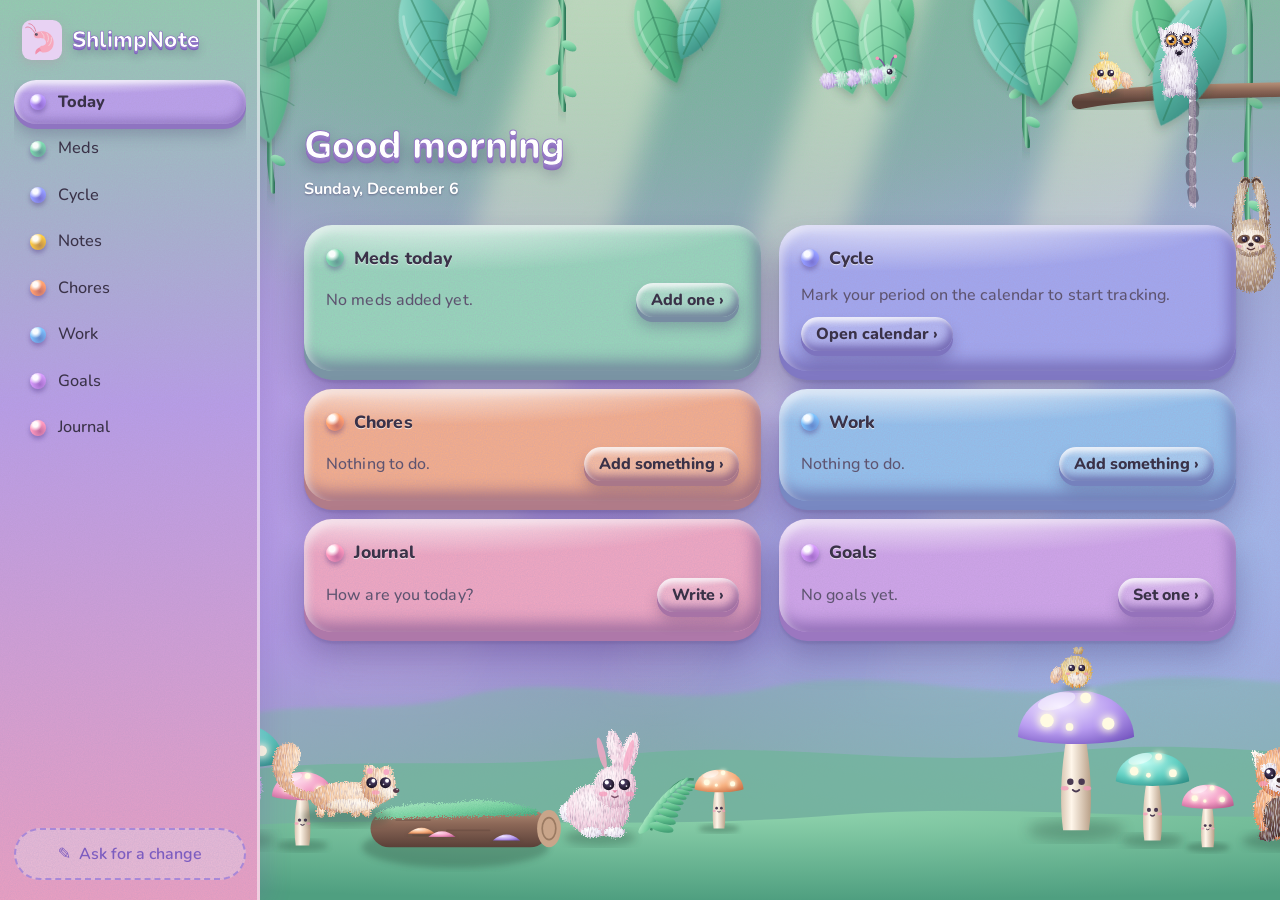
==== commit f9e4688e: "Jungle canopy and floor, fluffy 3D creatures, no dots, deep 3D UI, gooey shapes" ====
--- a/index.html
+++ b/index.html
@@ -12,120 +12,10 @@
 </head>
 <body>
   <div id="app">
-    <!-- Woodland behind everything (her ask, 2026-11-10): mushrooms, sparkles and fluffy
-         big-eyed weasels. Pure drawing — nothing here can be clicked. -->
-    <div class="scene" aria-hidden="true">
-      <svg viewBox="0 0 1200 360" preserveAspectRatio="xMidYMax slice">
-        <defs>
-          <symbol id="shroom" viewBox="-40 -84 80 86" overflow="visible">
-            <path d="M-9 0 C-12 -20 -8 -38 -6 -46 L6 -46 C8 -38 12 -20 9 0 Z" fill="#f7ead9"/>
-            <path d="M-9 0 C-12 -20 -8 -38 -6 -46 L-2 -46 C-4 -34 -5 -18 -3 0 Z" fill="#ead6c2"/>
-            <ellipse cx="0" cy="-46" rx="28" ry="5" fill="#e6cdb8"/>
-            <path d="M-35 -45 C-33 -82 33 -82 35 -45 C20 -40 -20 -40 -35 -45 Z" fill="var(--cap)"/>
-            <ellipse cx="-13" cy="-66" rx="11" ry="4.5" fill="#fff" opacity=".35" transform="rotate(-18 -13 -66)"/>
-            <circle cx="-17" cy="-56" r="5" fill="#fff" opacity=".85"/>
-            <circle cx="5" cy="-68" r="4" fill="#fff" opacity=".85"/>
-            <circle cx="20" cy="-54" r="4.5" fill="#fff" opacity=".85"/>
-            <circle cx="-3" cy="-52" r="2.6" fill="#fff" opacity=".8"/>
-            <circle cx="-3.5" cy="-24" r="1.9" fill="#4a3a52"/><circle cx="3.5" cy="-24" r="1.9" fill="#4a3a52"/>
-            <path d="M-2 -19.5 Q0 -17.5 2 -19.5" stroke="#4a3a52" stroke-width="1.2" fill="none" stroke-linecap="round"/>
-            <ellipse cx="-7" cy="-20" rx="2.4" ry="1.4" fill="#f2a7c0"/><ellipse cx="7" cy="-20" rx="2.4" ry="1.4" fill="#f2a7c0"/>
-          </symbol>
-          <symbol id="tuft" viewBox="-12 -24 24 24" overflow="visible">
-            <path d="M-8 0 C-9 -10 -12 -16 -11 -22 C-7 -14 -5 -8 -3 0 Z M-2 0 C-2 -10 0 -18 2 -24 C3 -16 3 -8 3 0 Z M3 0 C6 -8 9 -14 12 -18 C10 -10 8 -5 8 0 Z" fill="#6fb893"/>
-          </symbol>
-          <symbol id="daisy" viewBox="-6 -20 12 20" overflow="visible">
-            <path d="M0 0 L0 -12" stroke="#6fb893" stroke-width="1.6"/>
-            <g fill="#fff"><circle cx="0" cy="-17" r="2.6"/><circle cx="-3.5" cy="-14" r="2.6"/><circle cx="3.5" cy="-14" r="2.6"/><circle cx="-2.2" cy="-10.5" r="2.6"/><circle cx="2.2" cy="-10.5" r="2.6"/></g>
-            <circle cx="0" cy="-13.5" r="2.2" fill="#f5d06a"/>
-          </symbol>
-        </defs>
-
-        <path d="M0 236 C200 180 380 222 600 194 C820 166 1000 214 1200 184 L1200 360 L0 360 Z" fill="#b39ae6" opacity=".55"/>
-        <path d="M0 282 C180 246 420 276 620 252 C820 228 1000 266 1200 246 L1200 360 L0 360 Z" fill="#94d0b0"/>
-        <path d="M0 318 C250 298 500 324 760 304 C960 290 1100 314 1200 302 L1200 360 L0 360 Z" fill="#7cc19d"/>
-
-        <!-- mushrooms, each swaying at its own pace -->
-        <use href="#shroom" class="sway" style="--cap:#f08fb0;--t:4.2s" x="50" y="230" width="90" height="96"/>
-        <use href="#shroom" class="sway" style="--cap:#b59be9;--t:3.4s" x="130" y="268" width="52" height="56"/>
-        <use href="#shroom" class="sway" style="--cap:#f7ae86;--t:5s" x="20" y="282" width="38" height="40"/>
-        <use href="#shroom" class="sway" style="--cap:#f7ae86;--t:4.6s" x="980" y="200" width="110" height="118"/>
-        <use href="#shroom" class="sway" style="--cap:#f08fb0;--t:3.6s" x="1080" y="246" width="62" height="66"/>
-        <use href="#shroom" class="sway" style="--cap:#f5d06a;--t:4s" x="1140" y="268" width="40" height="42"/>
-        <use href="#shroom" class="sway" style="--cap:#b59be9;--t:4.4s" x="600" y="262" width="48" height="52"/>
-
-        <g class="grass">
-          <use href="#tuft" class="sway" style="--t:3s" x="190" y="296" width="28" height="28"/>
-          <use href="#tuft" class="sway" style="--t:3.8s" x="420" y="300" width="24" height="24"/>
-          <use href="#tuft" class="sway" style="--t:3.3s" x="700" y="288" width="30" height="30"/>
-          <use href="#tuft" class="sway" style="--t:4.1s" x="930" y="290" width="26" height="26"/>
-          <use href="#daisy" class="sway" style="--t:3.6s" x="300" y="290" width="14" height="22"/>
-          <use href="#daisy" class="sway" style="--t:4.3s" x="320" y="296" width="12" height="18"/>
-          <use href="#daisy" class="sway" style="--t:3.9s" x="820" y="280" width="14" height="22"/>
-          <use href="#daisy" class="sway" style="--t:3.2s" x="1180" y="290" width="12" height="18"/>
-        </g>
-
-        <!-- a weasel sitting by the mushrooms, blinking and swishing its tail -->
-        <g transform="translate(250 318) scale(-1.5 1.5)">
-          <g class="weasel sitting">
-            <path class="tail" d="M28 -14 C56 -12 72 -32 66 -52 C62 -66 46 -66 45 -54 C44 -46 56 -42 53 -32 C49 -22 38 -19 26 -21 Z" fill="#efc39c"/>
-            <path d="M66 -52 C62 -66 46 -66 45 -54 C50 -58 58 -58 66 -52 Z" fill="#e2a982"/>
-            <rect x="-22" y="-8" width="7" height="9" rx="3.5" fill="#e3b28c"/><rect x="-12" y="-8" width="7" height="9" rx="3.5" fill="#e3b28c"/>
-            <rect x="14" y="-8" width="7" height="9" rx="3.5" fill="#e3b28c"/><rect x="24" y="-8" width="7" height="9" rx="3.5" fill="#e3b28c"/>
-            <ellipse cx="2" cy="-16" rx="34" ry="13" fill="#f3d0ae"/>
-            <circle cx="16" cy="-27" r="5" fill="#f3d0ae"/><circle cx="26" cy="-25" r="4" fill="#f3d0ae"/>
-            <ellipse cx="-2" cy="-10" rx="24" ry="6" fill="#fbe8d6"/>
-            <g class="head">
-              <circle cx="-38" cy="-40" r="5.5" fill="#f3d0ae"/><circle cx="-38" cy="-40" r="2.8" fill="#f2a7c0"/>
-              <circle cx="-22" cy="-41" r="5.5" fill="#f3d0ae"/><circle cx="-22" cy="-41" r="2.8" fill="#f2a7c0"/>
-              <circle cx="-30" cy="-27" r="15.5" fill="#f3d0ae"/>
-              <ellipse cx="-38" cy="-21" rx="8.5" ry="6" fill="#fbe8d6"/>
-              <ellipse cx="-45.5" cy="-23" rx="2.7" ry="2" fill="#6a4a5a"/>
-              <g class="blink"><circle cx="-35.5" cy="-29.5" r="4.8" fill="#2e2638"/><circle cx="-34.2" cy="-31" r="1.7" fill="#fff"/>
-                <circle cx="-23.5" cy="-29.5" r="4.8" fill="#2e2638"/><circle cx="-22.2" cy="-31" r="1.7" fill="#fff"/></g>
-              <ellipse cx="-27" cy="-20.5" rx="3.6" ry="2" fill="#f2a7c0" opacity=".8"/>
-            </g>
-          </g>
-        </g>
-
-        <!-- a weasel that wanders across now and then -->
-        <g class="wander">
-          <g transform="translate(0 322) scale(1.35)">
-            <g class="weasel walking">
-              <path class="tail" d="M28 -14 C56 -12 72 -32 66 -52 C62 -66 46 -66 45 -54 C44 -46 56 -42 53 -32 C49 -22 38 -19 26 -21 Z" fill="#d9c2ee"/>
-              <path d="M66 -52 C62 -66 46 -66 45 -54 C50 -58 58 -58 66 -52 Z" fill="#c4a8e6"/>
-              <rect class="leg a" x="-22" y="-8" width="7" height="10" rx="3.5" fill="#c9b0e6"/><rect class="leg b" x="-12" y="-8" width="7" height="10" rx="3.5" fill="#c9b0e6"/>
-              <rect class="leg b" x="14" y="-8" width="7" height="10" rx="3.5" fill="#c9b0e6"/><rect class="leg a" x="24" y="-8" width="7" height="10" rx="3.5" fill="#c9b0e6"/>
-              <g class="bob">
-                <ellipse cx="2" cy="-16" rx="34" ry="13" fill="#e2cdf3"/>
-                <circle cx="16" cy="-27" r="5" fill="#e2cdf3"/><circle cx="26" cy="-25" r="4" fill="#e2cdf3"/>
-                <ellipse cx="-2" cy="-10" rx="24" ry="6" fill="#f6eefc"/>
-                <circle cx="-38" cy="-40" r="5.5" fill="#e2cdf3"/><circle cx="-38" cy="-40" r="2.8" fill="#f2a7c0"/>
-                <circle cx="-22" cy="-41" r="5.5" fill="#e2cdf3"/><circle cx="-22" cy="-41" r="2.8" fill="#f2a7c0"/>
-                <circle cx="-30" cy="-27" r="15.5" fill="#e2cdf3"/>
-                <ellipse cx="-38" cy="-21" rx="8.5" ry="6" fill="#f6eefc"/>
-                <ellipse cx="-45.5" cy="-23" rx="2.7" ry="2" fill="#6a4a5a"/>
-                <g class="blink"><circle cx="-35.5" cy="-29.5" r="4.8" fill="#2e2638"/><circle cx="-34.2" cy="-31" r="1.7" fill="#fff"/>
-                  <circle cx="-23.5" cy="-29.5" r="4.8" fill="#2e2638"/><circle cx="-22.2" cy="-31" r="1.7" fill="#fff"/></g>
-                <ellipse cx="-27" cy="-20.5" rx="3.6" ry="2" fill="#f2a7c0" opacity=".8"/>
-              </g>
-            </g>
-          </g>
-        </g>
-
-        <!-- sparkles drifting up -->
-        <g class="sparks" fill="#fff7cf">
-          <circle class="spark" cx="120" cy="250" r="3" style="--t:7s;--d:0s"/>
-          <circle class="spark" cx="330" cy="270" r="2.4" style="--t:8s;--d:-2s"/>
-          <circle class="spark" cx="520" cy="250" r="2.8" style="--t:6.5s;--d:-4s"/>
-          <circle class="spark" cx="760" cy="260" r="2.2" style="--t:9s;--d:-1s"/>
-          <circle class="spark" cx="1010" cy="220" r="3" style="--t:7.5s;--d:-5s"/>
-          <circle class="spark" cx="1150" cy="250" r="2.4" style="--t:8.5s;--d:-3s"/>
-          <circle class="spark" cx="60" cy="230" r="2" style="--t:6s;--d:-3.5s"/>
-          <circle class="spark" cx="900" cy="270" r="2.6" style="--t:7s;--d:-6s"/>
-        </g>
-      </svg>
-    </div>
+    <!-- Jungle behind everything (her ask, 2026-11-10); drawn by scene.js. Nothing here can be clicked. -->
+    <div class="jungle-sky" aria-hidden="true"><i></i><i></i><i></i></div>
+    <div class="scene scene-top" id="scene-top" aria-hidden="true"></div>
+    <div class="scene scene-floor" id="scene-floor" aria-hidden="true"></div>
     <nav id="sidebar">
       <div class="brand">
         <img src="icons/icon.svg" alt="" width="40" height="40">
@@ -145,6 +35,7 @@
     </main>
   </div>
   <script src="config.js"></script>
+  <script src="scene.js"></script>
   <script src="app.js"></script>
 </body>
 </html>
--- a/style.css
+++ b/style.css
@@ -696,3 +696,152 @@
   .scene * { animation: none !important; }
   .wander { display: none; }
 }
+
+/* =====================================================================
+   Jungle + 3D + goo (her/his asks, 2026-11-10): "she doesnt like the dots", "like a jungle
+   canopy (jungle mushrooms instead) ... more types of creatures ... a lot more fluffy and
+   not smooth like paper cutouts", "everything in this app should be very 3D", and "the
+   buttons ... should maintain position but their shapes should be moving and bending like
+   they are globs of colored jelly in an invisible highly viscous liquid".
+   ===================================================================== */
+:root { --dots: linear-gradient(transparent, transparent); }   /* no more dots, anywhere */
+
+/* Jungle air: green shade under the canopy, lavender mist in the middle, mossy floor. */
+body {
+  background:
+    var(--grain),
+    radial-gradient(900px 500px at 50% 0%, #6fb594, transparent 70%),
+    radial-gradient(800px 600px at 15% 55%, #b8a0ec, transparent 70%),
+    radial-gradient(800px 600px at 90% 60%, #9fc2ef, transparent 70%),
+    linear-gradient(180deg, #7fbf9f 0%, #a996e0 45%, #9a8ad8 70%, #78bb98 100%);
+  background-attachment: fixed;
+}
+#sidebar { background: var(--grain), linear-gradient(180deg, #8fcfac 0%, #b79de9 45%, #ec9fc0 100%); }
+@media (max-width: 760px) { #sidebar { background: var(--grain), linear-gradient(90deg, #8fcfac, #b79de9, #ec9fc0); } }
+
+.scene { position: absolute; z-index: 0; pointer-events: none; left: clamp(200px, 22vw, 260px); right: 0; }
+.scene svg { width: 100%; height: 100%; display: block; overflow: visible; }
+.scene-top { top: 0; height: min(400px, 52vh); }
+.scene-floor { bottom: 0; height: min(340px, 42vh); }
+#page-head { padding-top: clamp(90px, 13vh, 130px); }
+#page { padding-bottom: min(320px, 40vh); }
+
+/* Sun rays slanting through the leaves, slowly brightening and fading. */
+.jungle-sky { position: absolute; inset: 0 0 0 clamp(200px, 22vw, 260px); z-index: 0; pointer-events: none; overflow: hidden; }
+.jungle-sky i {
+  position: absolute; top: -10%; width: 14%; height: 90%;
+  background: linear-gradient(180deg, rgba(255, 252, 220, .55), rgba(255, 252, 220, 0));
+  transform: skewX(-18deg); filter: blur(14px); animation: ray 9s ease-in-out infinite alternate;
+}
+.jungle-sky i:nth-child(1) { left: 18%; animation-delay: -2s; }
+.jungle-sky i:nth-child(2) { left: 46%; width: 9%; animation-delay: -5s; animation-duration: 11s; }
+.jungle-sky i:nth-child(3) { left: 72%; width: 12%; animation-duration: 13s; }
+@keyframes ray { from { opacity: .25; } to { opacity: .8; } }
+
+/* creatures and plants */
+.sway-top { transform-box: fill-box; transform-origin: 50% 0%; animation: sway var(--t, 5s) ease-in-out infinite alternate; }
+.swing { transform-box: view-box; transform-origin: 0 -270px; animation: swing 7s ease-in-out infinite alternate; }
+@keyframes swing { from { transform: rotate(-5deg); } to { transform: rotate(5deg); } }
+.hang-tail { transform-box: fill-box; transform-origin: 50% 0%; animation: sway 3.2s ease-in-out infinite alternate; }
+.hop { animation: hop 5.5s ease-in-out infinite; }
+@keyframes hop { 0%, 70%, 100% { transform: translateY(0) scale(1, 1); } 74% { transform: translateY(0) scale(1.08, .9); } 80% { transform: translateY(-16px) scale(.94, 1.08); } 86% { transform: translateY(0) scale(1.1, .88); } 90% { transform: scale(1, 1); } }
+.ear.l { transform-box: fill-box; transform-origin: 50% 100%; animation: twitch 4s ease-in-out infinite; }
+@keyframes twitch { 0%, 88%, 100% { rotate: 0deg; } 92% { rotate: -14deg; } 96% { rotate: 6deg; } }
+.bobble { animation: bobble 2.4s ease-in-out infinite; }
+@keyframes bobble { 0%, 100% { transform: translateY(0) rotate(0); } 50% { transform: translateY(-3px) rotate(-4deg); } }
+.wing { transform-box: fill-box; transform-origin: 70% 20%; animation: flap 3s ease-in-out infinite; }
+@keyframes flap { 0%, 80%, 100% { rotate: 0deg; } 85%, 95% { rotate: -30deg; } 90% { rotate: 5deg; } }
+.inch { animation: inch 1.4s ease-in-out infinite; }
+@keyframes inch { 0%, 100% { transform: translate(0, 0); } 50% { transform: translate(3px, -4px); } }
+.sleepy .blink, .blink.sleepy { animation-duration: 6s; }
+
+/* ---------- Very 3D ---------- */
+#page-title {
+  background: none; padding: 0; margin-left: 0;
+  color: #fff;
+  text-shadow: 0 1px 0 color-mix(in srgb, var(--tone) 60%, #6b4a98), 0 2px 0 color-mix(in srgb, var(--tone) 55%, #6b4a98),
+               0 3px 0 color-mix(in srgb, var(--tone) 50%, #6b4a98), 0 4px 0 color-mix(in srgb, var(--tone) 45%, #6b4a98),
+               0 5px 0 color-mix(in srgb, var(--tone) 40%, #6b4a98), 0 8px 14px rgba(40, 20, 70, .35);
+  -webkit-text-stroke: 1px color-mix(in srgb, var(--tone) 50%, #6b4a98);
+  font-size: 2.4rem;
+}
+#page-sub { color: #fff; text-shadow: 0 1px 2px rgba(40, 20, 70, .4); font-weight: 700; }
+.brand span { color: #fff; text-shadow: 0 1px 0 #9a7fd0, 0 2px 0 #8c70c6, 0 3px 0 #7e62bc, 0 6px 10px rgba(40, 20, 70, .3); -webkit-text-stroke: .6px #7e62bc; }
+.card h2 { text-shadow: 0 1px 0 rgba(255, 255, 255, .7); }
+.card {
+  border: 0;
+  box-shadow:
+    inset 4px 5px 8px rgba(255, 255, 255, .55),
+    inset -6px -9px 16px color-mix(in srgb, var(--tone) 50%, #4f3480 50%),
+    0 9px 0 color-mix(in srgb, var(--tone) 55%, #5b3f8c),
+    0 12px 2px rgba(60, 40, 100, .12),
+    0 22px 34px rgba(50, 30, 90, .32);
+}
+.btn, .link, .chip, .dose, .feel, .j-emoji {
+  border: 0;
+  box-shadow:
+    inset 2px 3px 4px rgba(255, 255, 255, .7),
+    inset -3px -5px 8px color-mix(in srgb, var(--tone) 45%, #4f3480 55%),
+    0 5px 0 color-mix(in srgb, var(--tone) 50%, #5b3f8c),
+    0 10px 14px rgba(50, 30, 90, .26);
+}
+.nav-item.on {
+  box-shadow: inset 2px 3px 5px rgba(255, 255, 255, .7), inset -3px -5px 8px rgba(70, 40, 120, .28),
+              0 5px 0 color-mix(in srgb, var(--c) 55%, #5b3f8c), 0 10px 16px rgba(50, 30, 90, .26);
+}
+.nav-dot, .card h2 .nav-dot {
+  background-image: radial-gradient(circle at 34% 28%, rgba(255, 255, 255, .95) 0 16%, rgba(255, 255, 255, 0) 42%),
+                    radial-gradient(circle at 62% 72%, rgba(50, 20, 80, .35), rgba(50, 20, 80, 0) 65%) !important;
+  box-shadow: 0 3px 5px rgba(50, 30, 90, .35);
+}
+.check { box-shadow: inset -2px -4px 5px rgba(70, 40, 120, .3), inset 2px 2px 3px rgba(255, 255, 255, .8), 0 4px 0 rgba(70, 40, 120, .2), 0 6px 8px rgba(50, 30, 90, .2); }
+.day { border: 0; box-shadow: inset 2px 3px 4px rgba(255, 255, 255, .6), inset -3px -4px 7px rgba(70, 40, 120, .22), 0 4px 0 rgba(70, 40, 120, .16), 0 7px 10px rgba(50, 30, 90, .16); }
+.field, .grow { box-shadow: inset 3px 5px 9px rgba(60, 30, 100, .22), inset -2px -2px 4px rgba(255, 255, 255, .5); border: 0; }
+.bar { border: 0; box-shadow: inset 2px 4px 6px rgba(60, 30, 100, .25); }
+.bar > div { box-shadow: inset 1px 2px 3px rgba(255, 255, 255, .6), inset -1px -3px 4px rgba(70, 40, 120, .25); }
+.side-row.on { box-shadow: inset 2px 3px 5px rgba(255, 255, 255, .6), inset -3px -5px 8px rgba(70, 40, 120, .2), 0 5px 0 rgba(70, 40, 120, .15), 0 9px 14px rgba(50, 30, 90, .2); }
+
+/* ---------- Goo: shapes slowly bulge and bend like jelly in thick liquid ---------- */
+.card { animation: breathe 4.5s ease-in-out infinite, goo-card var(--md, 9s) ease-in-out infinite alternate; }
+.btn, .link, .chip, .dose, .feel, .nav-item.on, .ask, .side-row.on, .j-emoji, .x {
+  animation: goo var(--md, 7s) ease-in-out infinite alternate, tilt-goo calc(var(--md, 7s) * 1.3) ease-in-out infinite alternate;
+}
+.day { animation: breathe 5s ease-in-out infinite, goo-day var(--md, 8s) ease-in-out infinite alternate; }
+.check { animation: breathe 3s ease-in-out infinite, goo var(--md, 6s) ease-in-out infinite alternate; }
+@keyframes goo {
+  0%   { border-radius: 48% 52% 44% 56% / 58% 46% 54% 42%; }
+  25%  { border-radius: 60% 40% 55% 45% / 45% 60% 40% 55%; }
+  50%  { border-radius: 42% 58% 60% 40% / 52% 40% 60% 48%; }
+  75%  { border-radius: 56% 44% 40% 60% / 40% 56% 46% 60%; }
+  100% { border-radius: 45% 55% 52% 48% / 60% 48% 52% 40%; }
+}
+@keyframes goo-card {
+  0%   { border-radius: 34px 24px 40px 28px / 28px 38px 26px 36px; }
+  33%  { border-radius: 24px 42px 28px 38px / 38px 24px 40px 26px; }
+  66%  { border-radius: 40px 30px 24px 44px / 26px 42px 34px 24px; }
+  100% { border-radius: 28px 38px 42px 24px / 40px 28px 24px 42px; }
+}
+@keyframes goo-day {
+  0%   { border-radius: 40% 55% 45% 50% / 50% 42% 55% 45%; }
+  50%  { border-radius: 55% 40% 52% 42% / 42% 55% 45% 52%; }
+  100% { border-radius: 45% 48% 40% 56% / 55% 45% 50% 40%; }
+}
+@keyframes tilt-goo { from { rotate: -1.4deg; } to { rotate: 1.4deg; } }
+
+/* Phone: still jelly-shaped, but holding still and no scene animation (taps still squish). */
+@media (max-width: 760px) {
+  .scene, .jungle-sky { left: 0; }
+  .scene-top { height: 26vh; } .scene-floor { height: 26vh; }
+  #page-head { padding-top: 70px; }
+  #page { padding-bottom: 28vh; }
+}
+@media (max-width: 760px), (hover: none) {
+  .scene *, .jungle-sky i { animation: none !important; }
+  .wander { display: none; }
+  .card, .btn, .link, .chip, .dose, .feel, .nav-item.on, .ask, .side-row.on, .j-emoji, .x, .day, .check { animation: none !important; }
+  .card { border-radius: 32px 26px 36px 28px / 28px 34px 26px 36px; }
+  .btn, .link, .chip, .dose, .feel { border-radius: 48% 52% 44% 56% / 58% 46% 54% 42%; }
+}
+#sidebar { position: relative; z-index: 3; }
+.scene { overflow: hidden; }
+.scene svg { overflow: hidden; }
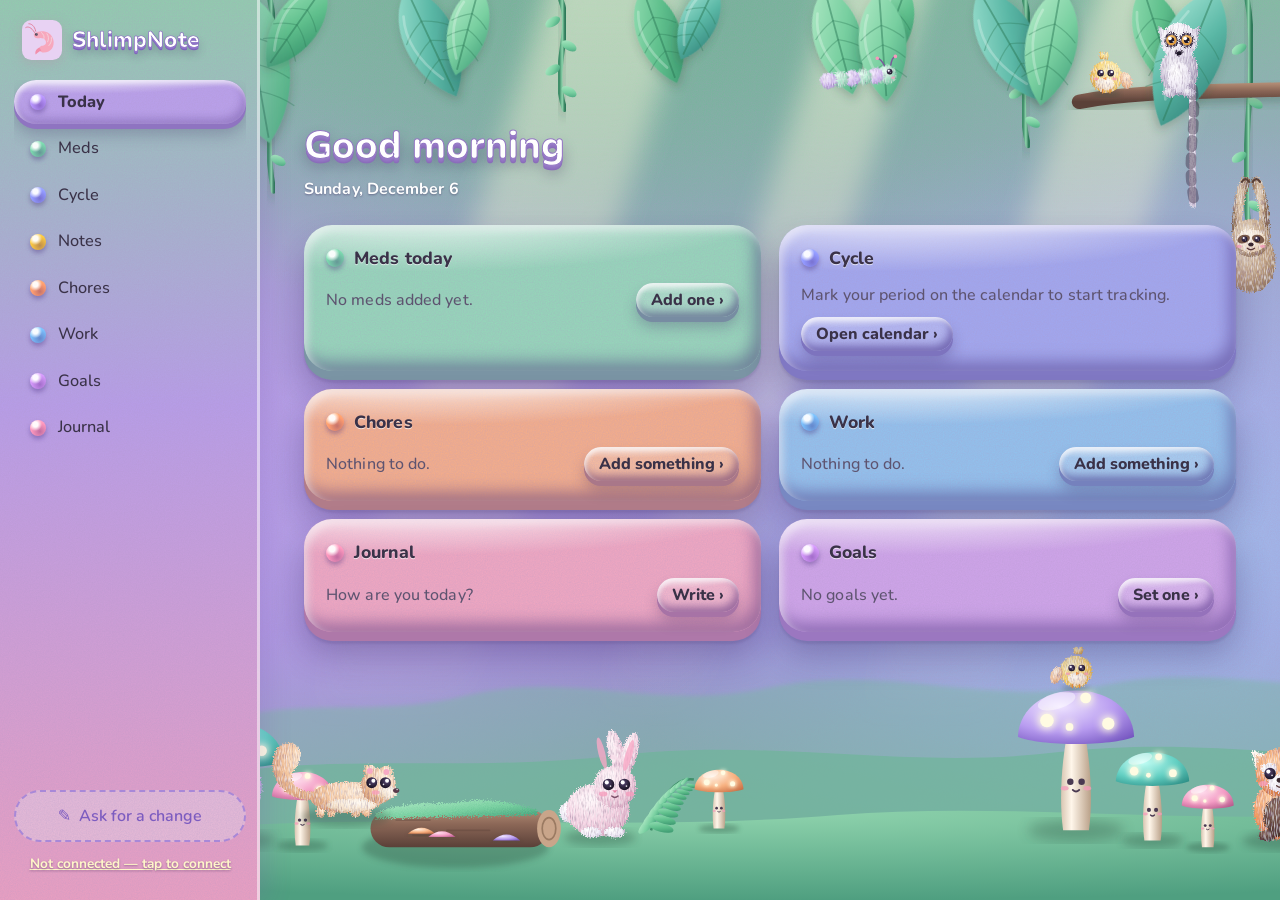
==== commit b3b4e31a: "Sync her data between devices through a private repo; connect code; requests go to the private repo" ====
--- a/index.html
+++ b/index.html
@@ -25,6 +25,7 @@
       <button id="ask-btn" class="ask" data-go="ask">
         <span class="ask-icon">✎</span> Ask for a change
       </button>
+      <button id="sync-line" class="sync-line" data-go="sync">Not connected</button>
     </nav>
     <main id="main">
       <header id="page-head">
--- a/style.css
+++ b/style.css
@@ -845,3 +845,6 @@
 #sidebar { position: relative; z-index: 3; }
 .scene { overflow: hidden; }
 .scene svg { overflow: hidden; }
+.sync-line { border: 0; background: transparent; color: #fff; font-weight: 700; font-size: .85rem; padding: 6px; text-shadow: 0 1px 2px rgba(40, 20, 70, .4); }
+.sync-line.warn { color: #fff6c9; text-decoration: underline; }
+@media (max-width: 760px) { .sync-line { white-space: nowrap; } }
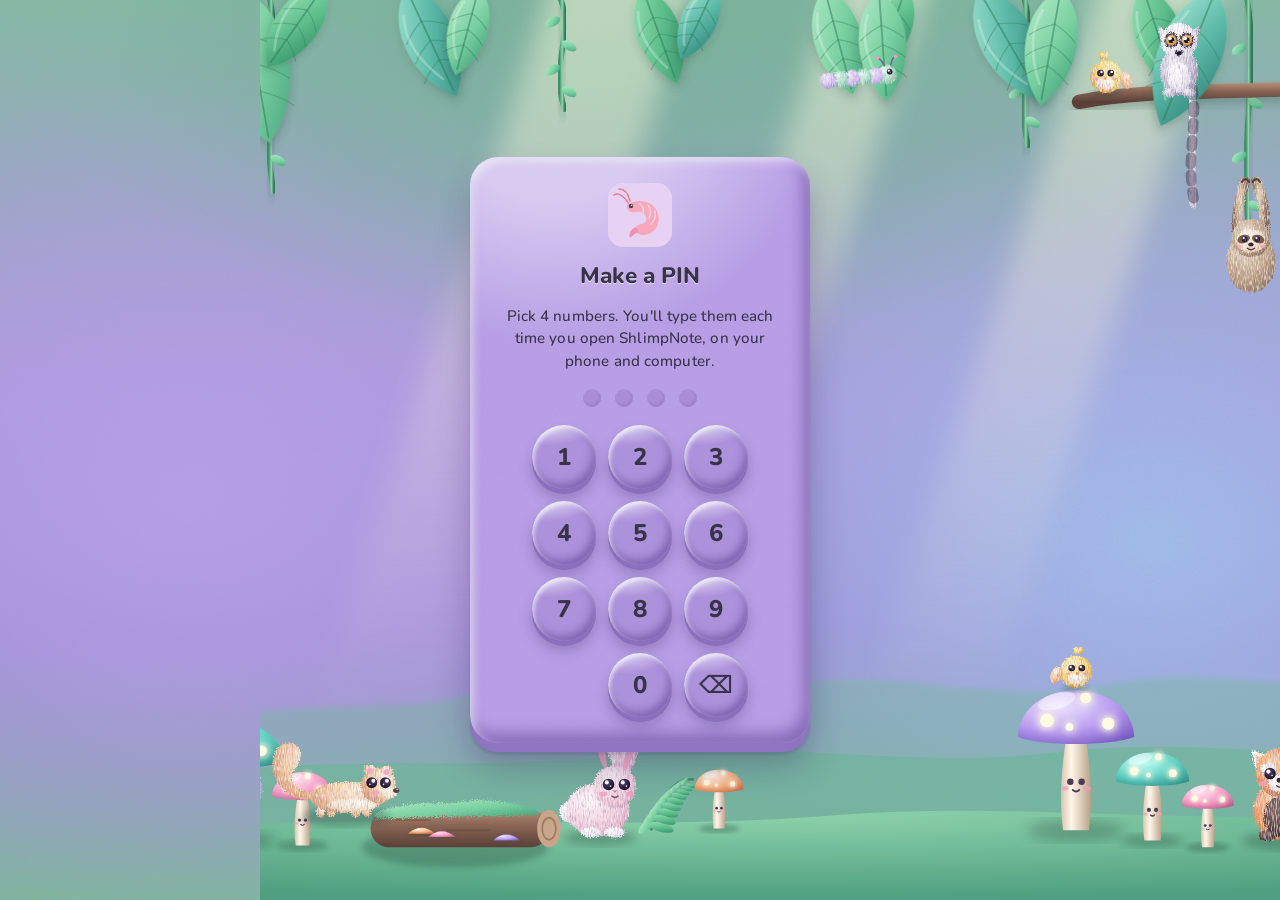
==== commit 55614565: "PIN lock (made on first open, asked each open and after 5 min away, change on Your devices); lighter" ====
--- a/index.html
+++ b/index.html
@@ -1,10 +1,10 @@
 <!doctype html>
-<html lang="en">
+<html lang="en" class="locked">
 <head>
   <meta charset="utf-8">
   <meta name="viewport" content="width=device-width, initial-scale=1">
   <title>ShlimpNote</title>
-  <meta name="theme-color" content="#f4eef8">
+  <meta name="theme-color" content="#b79de9">
   <meta name="darkreader-lock"><!-- keep the pastel look even where Dark Reader is installed -->
   <link rel="manifest" href="manifest.webmanifest">
   <link rel="icon" href="icons/icon.svg" type="image/svg+xml">
@@ -35,6 +35,24 @@
       <section id="page"></section>
     </main>
   </div>
+  <!-- PIN lock (his ask, 2026-11-11): a screen in the page, not a pop-up. Driven by Lock in app.js. -->
+  <div id="lock">
+    <div class="card lock-card">
+      <img src="icons/icon.svg" alt="" width="64" height="64">
+      <h2 data-title>Getting ready…</h2>
+      <div class="lock-sub" data-sub></div>
+      <div class="pin-dots"><i class="pin-dot"></i><i class="pin-dot"></i><i class="pin-dot"></i><i class="pin-dot"></i></div>
+      <div class="pin-pad" data-pad hidden>
+        <button class="btn" data-k="1">1</button><button class="btn" data-k="2">2</button><button class="btn" data-k="3">3</button>
+        <button class="btn" data-k="4">4</button><button class="btn" data-k="5">5</button><button class="btn" data-k="6">6</button>
+        <button class="btn" data-k="7">7</button><button class="btn" data-k="8">8</button><button class="btn" data-k="9">9</button>
+        <span></span><button class="btn" data-k="0">0</button><button class="btn" data-k="back" aria-label="Delete">⌫</button>
+      </div>
+      <button class="link" data-forgot hidden>Forgot it?</button>
+      <div class="row lock-reset" data-reset hidden><input class="field" placeholder="Paste your connect code" autocomplete="off"><button class="btn">Make a new PIN</button></div>
+      <button class="link" data-cancel hidden>Cancel</button>
+    </div>
+  </div>
   <script src="config.js"></script>
   <script src="scene.js"></script>
   <script src="app.js"></script>
--- a/style.css
+++ b/style.css
@@ -848,3 +848,46 @@
 .sync-line { border: 0; background: transparent; color: #fff; font-weight: 700; font-size: .85rem; padding: 6px; text-shadow: 0 1px 2px rgba(40, 20, 70, .4); }
 .sync-line.warn { color: #fff6c9; text-decoration: underline; }
 @media (max-width: 760px) { .sync-line { white-space: nowrap; } }
+
+/* ---------- Her phone: same look, much less work (her ask, 2026-11-11: "laggy on my
+   phone and makes it hot"). The jungle is drawn without fur/glow filters (scene.js),
+   the sugar-grain noise and blurred sun rays are dropped, and the big soft blurred
+   shadows under cards and buttons are swapped for their solid coloured ledge only.
+   The computer is unchanged. ---------- */
+@media (max-width: 760px), (hover: none) {
+  :root { --grain: linear-gradient(transparent, transparent); }
+  .jungle-sky { display: none; }
+  .brand img, .nav-dot, .spark { filter: none; }
+  .scene { contain: strict; }
+  .card {
+    box-shadow: inset 3px 4px 0 rgba(255, 255, 255, .35),
+      inset -4px -6px 0 color-mix(in srgb, var(--tone) 70%, #4f3480 30%),
+      0 7px 0 color-mix(in srgb, var(--tone) 55%, #5b3f8c);
+  }
+  .btn, .link, .chip, .dose, .feel, .j-emoji, .nav-item.on, .check, .day, .side-row.on {
+    box-shadow: inset 2px 2px 0 rgba(255, 255, 255, .4), 0 4px 0 color-mix(in srgb, var(--tone) 50%, #5b3f8c);
+  }
+  #page-title { text-shadow: 0 2px 0 color-mix(in srgb, var(--tone) 55%, #6b4a98), 0 4px 0 color-mix(in srgb, var(--tone) 45%, #6b4a98); }
+}
+
+/* ---------- PIN lock (his ask, 2026-11-11) ----------
+   A full screen in the page over the jungle; the sidebar and page hide behind it. */
+#lock { position: fixed; inset: 0; z-index: 40; display: flex; align-items: center; justify-content: center; padding: 16px; overflow: auto; }
+#lock[hidden] { display: none; }
+html.locked #sidebar, html.locked #main { visibility: hidden; }
+html:not(.locked) #lock { display: none; }
+.lock-card { --tone: var(--lavender); width: min(340px, 100%); display: flex; flex-direction: column; align-items: center; gap: 12px; text-align: center; padding: 26px 22px; }
+.lock-card img { animation: bob 3.2s ease-in-out infinite; }
+.lock-card h2 { margin: 0; font-size: 1.4rem; justify-content: center; }
+.lock-sub { min-height: 1.3em; font-size: .95rem; }
+.lock-sub.warn { font-weight: 800; color: #5b3f8c; }
+.pin-dots { display: flex; gap: 14px; margin: 4px 0 6px; }
+.pin-dot { width: 18px; height: 18px; border-radius: 50%; background: color-mix(in srgb, var(--tone) 45%, #6b4a98); opacity: .35;
+  box-shadow: inset -2px -3px 3px rgba(50, 20, 80, .3); transition: opacity .15s, background .15s; }
+.pin-dot.on { opacity: 1; background: radial-gradient(circle at 34% 28%, rgba(255, 255, 255, .9) 0 16%, rgba(255, 255, 255, 0) 42%), #8f6fc4; }
+.pin-pad { display: grid; grid-template-columns: repeat(3, 64px); gap: 12px; }
+.pin-pad[hidden] { display: none; }
+.pin-pad .btn { width: 64px; height: 64px; padding: 0; font-size: 1.5rem; font-weight: 800; }
+.lock-reset { width: 100%; flex-wrap: wrap; justify-content: center; }
+.lock-reset .field { flex: 1 1 100%; }
+#lock [hidden] { display: none !important; }
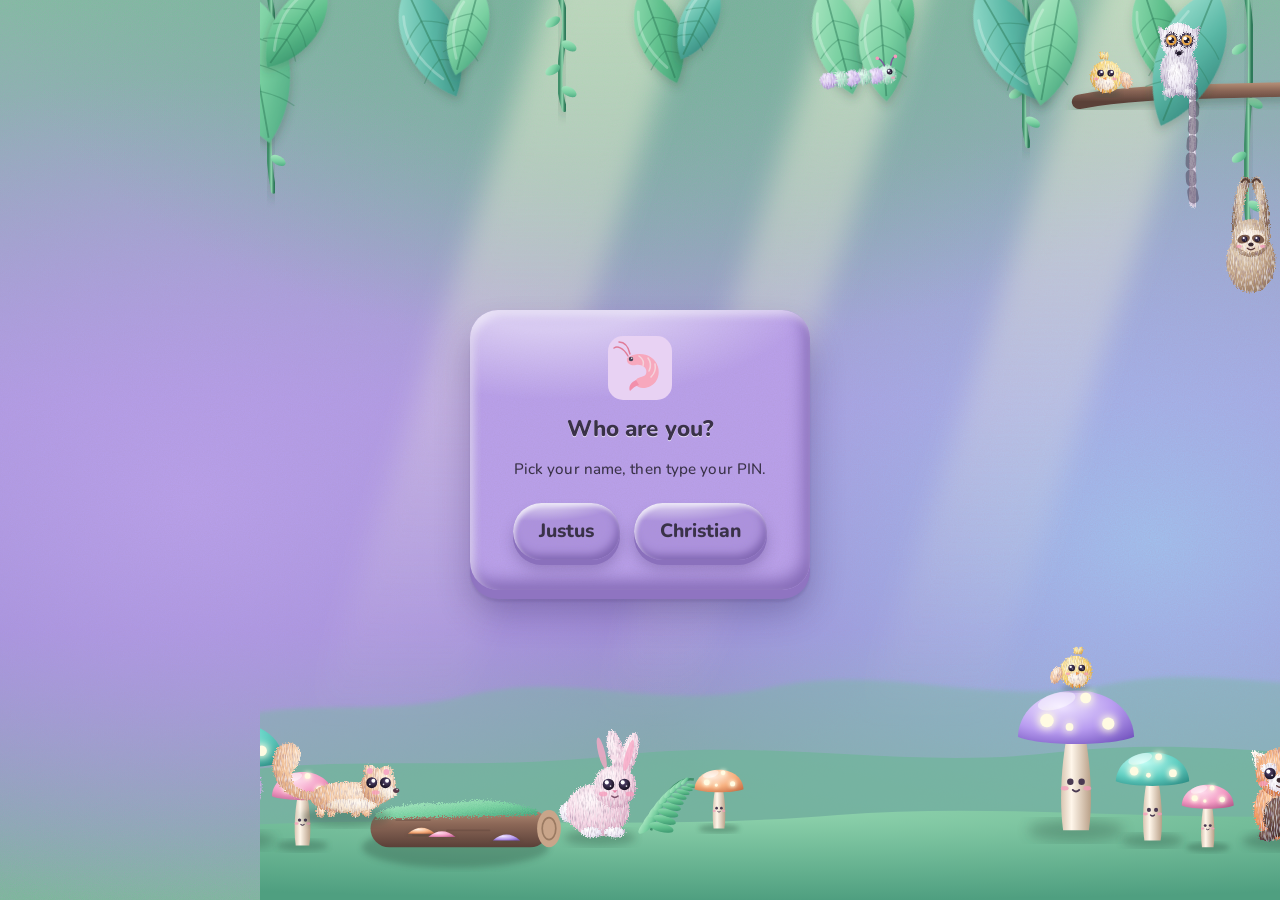
==== commit d02484c5: "New devices ask who you are; first FatChat marks are Christian's" ====
--- a/index.html
+++ b/index.html
@@ -41,6 +41,7 @@
       <img src="icons/icon.svg" alt="" width="64" height="64">
       <h2 data-title>Getting ready…</h2>
       <div class="lock-sub" data-sub></div>
+      <div class="row who-pick" data-pick hidden><button class="btn" data-who-is="justus">Justus</button><button class="btn" data-who-is="christian">Christian</button></div>
       <div class="pin-dots"><i class="pin-dot"></i><i class="pin-dot"></i><i class="pin-dot"></i><i class="pin-dot"></i></div>
       <div class="pin-pad" data-pad hidden>
         <button class="btn" data-k="1">1</button><button class="btn" data-k="2">2</button><button class="btn" data-k="3">3</button>
@@ -49,7 +50,9 @@
         <span></span><button class="btn" data-k="0">0</button><button class="btn" data-k="back" aria-label="Delete">⌫</button>
       </div>
       <button class="link" data-forgot hidden>Forgot it?</button>
+      <button class="link" data-notyou hidden>Not you?</button>
       <div class="row lock-reset" data-reset hidden><input class="field" placeholder="Paste your connect code" autocomplete="off"><button class="btn">Make a new PIN</button></div>
+      <div class="row lock-reset" data-who hidden><button class="btn" data-new="justus">New PIN for Justus</button><button class="btn" data-new="christian">New PIN for Christian</button></div>
       <button class="link" data-cancel hidden>Cancel</button>
     </div>
   </div>
--- a/style.css
+++ b/style.css
@@ -891,3 +891,82 @@
 .lock-reset { width: 100%; flex-wrap: wrap; justify-content: center; }
 .lock-reset .field { flex: 1 1 100%; }
 #lock [hidden] { display: none !important; }
+
+/* Her requests: a tick to mark one done herself (his ask, 2026-11-11). */
+.req { flex-direction: row; align-items: flex-start; gap: 12px; }
+.req .check { flex: none; margin-top: 2px; }
+.req-body { display: flex; flex-direction: column; gap: 2px; min-width: 0; }
+
+/* Taken doses (her ask, 2026-11-12): "change a totally different color ... make it really
+   obvious that she did or didnt take it". His pick: deep purple with white text, so it
+   stands right out from the mint Meds cards. Untaken doses stay mint. */
+.dose.on { background: var(--gloss), var(--grain), #7a4fc4; color: #fff; text-shadow: 0 1px 1px rgba(40, 20, 70, .35); }
+.dose.on .check { background: radial-gradient(circle at 35% 30%, #fff 0 14%, #5a2fa6 50%); border-color: #fff; }
+
+/* Goals: each goal is a box she ticks off (no percentages, her ask 2026-11-13); done = struck through. */
+.goal-done .goal-title { color: var(--muted); text-decoration: line-through; text-decoration-color: var(--faint); }
+.goal > .row > .check { flex: none; width: 34px; height: 34px; }
+.goal-tick { cursor: pointer; }
+
+/* Touch screens can't hover: always show a row's tools (×, Once/Every day) and its drag grip. */
+@media (hover: none) {
+  .item .tools, .item .grip { opacity: 1; }
+}
+.item .grip { touch-action: none; }
+
+/* Daily (2026-11-16): one calendar for showers, teeth and meds. Each day shows "ticked/total". */
+.daily-cal .day { flex-direction: column; align-items: flex-end; justify-content: space-between; }
+.day .count { align-self: center; font-size: .78rem; font-weight: 700; color: #3f6f5a; line-height: 1; }
+.day .count.all { color: #fff; background: #4fae82; border-radius: 999px; padding: 3px 7px; font-weight: 800; }
+.day.picked { outline: 3px solid #4fae82; outline-offset: 1px; }
+.day.future { opacity: .6; cursor: default; }
+.daily-split { grid-template-columns: 1fr minmax(240px, 340px); }
+.thing .text { display: flex; flex-direction: column; gap: 6px; }
+.thing-times { flex-wrap: wrap; gap: 6px; }
+.thing-times .chip { padding: 4px 10px; font-size: .82rem; }
+@media (max-width: 760px) {
+  .daily-split { grid-template-columns: 1fr; }
+  .day .count { font-size: .68rem; }
+  .day .count.all { padding: 2px 5px; }
+}
+.cal { grid-template-columns: repeat(7, minmax(0, 1fr)); }
+.cal .day { min-width: 0; }
+@media (max-width: 760px) {
+  .daily-cal { gap: 4px; }
+  .daily-cal .day { aspect-ratio: auto; min-height: 46px; padding: 4px; }
+}
+/* Daily was laggy (his note 2026-11-16): the many little time chips in "Things to tick" and the
+   faded days (other months, future) stay still; they still squish when tapped. */
+.thing-times .chip, .daily-cal .day.out, .daily-cal .day.future { animation: none; rotate: none; }
+
+/* FatChat (his ask, 2026-11-18): feeding the cats. Warm caramel tone, nothing red. */
+:root { --apricot: #f0b97c; }
+.nav-cat { width: 26px; height: 20px; flex-shrink: 0; display: inline-flex; }
+.nav-cat svg { width: 100%; height: 100%; overflow: visible; }
+.card h2 .nav-cat { width: 34px; height: 26px; margin-right: 6px; vertical-align: middle; }
+.fat-card { display: flex; flex-direction: column; align-items: center; gap: 18px; }
+.fat-pic { width: min(340px, 86%); }
+.fat-pic svg { width: 100%; height: auto; display: block; overflow: visible; }
+.fat-pic .steam { animation: steam 3.2s ease-in-out infinite; transform-origin: 155px 40px; }
+@keyframes steam { 0%, 100% { opacity: .25; translate: 0 4px; } 50% { opacity: .8; translate: 0 -4px; } }
+.feed-row { display: grid; grid-template-columns: 1fr 1fr; gap: 16px; width: 100%; max-width: 560px; }
+.btn.feed {
+  display: flex; flex-direction: column; align-items: center; gap: 4px; padding: 20px 12px;
+  font-size: 1.35rem; font-weight: 800; color: #5a3a22;
+  background: var(--gloss), var(--grain), color-mix(in srgb, var(--apricot) 70%, #f7dcc0);
+}
+.btn.feed .feed-icon { font-size: 2.1rem; line-height: 1; }
+.btn.feed .feed-by { font-size: .9rem; font-weight: 600; opacity: .85; }
+.btn.feed.on { background: var(--gloss), var(--grain), #a8652e; color: #fff; text-shadow: 0 1px 1px rgba(60, 30, 10, .35); }
+.btn.feed.on .feed-by { opacity: 1; }
+.fed-past { display: flex; gap: 14px; flex-wrap: wrap; align-items: baseline; }
+.fed-past b { min-width: 110px; }
+@media (max-width: 760px) {
+  .feed-row { gap: 10px; }
+  .btn.feed { font-size: 1.15rem; padding: 16px 8px; }
+  .fat-pic .steam { animation: none; }
+}
+#ask-btn[hidden] { display: none; }
+.side-row.fed-past { display: flex; flex-direction: row; justify-content: flex-start; gap: 18px; padding: 10px 14px; }
+.who-pick { justify-content: center; gap: 14px; margin: 10px 0 4px; }
+.who-pick .btn { font-size: 1.2rem; padding: 14px 26px; }
